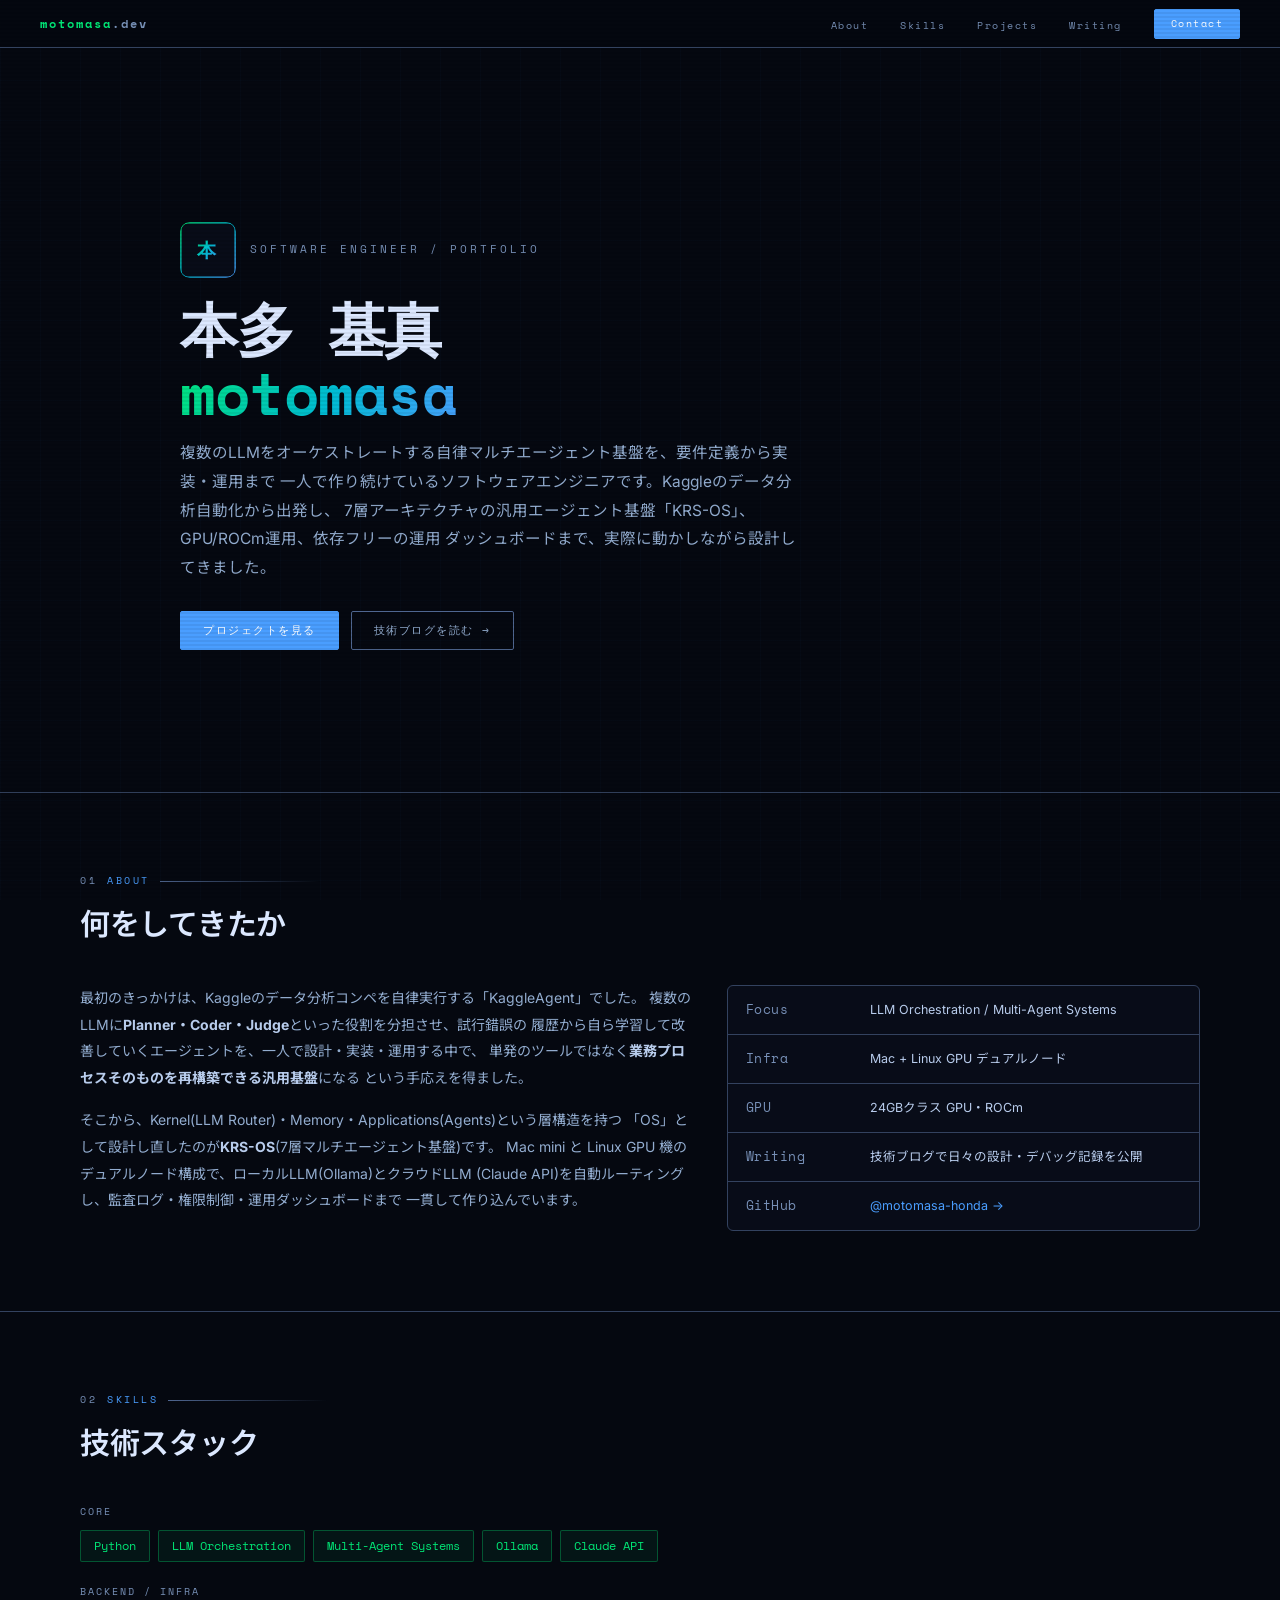
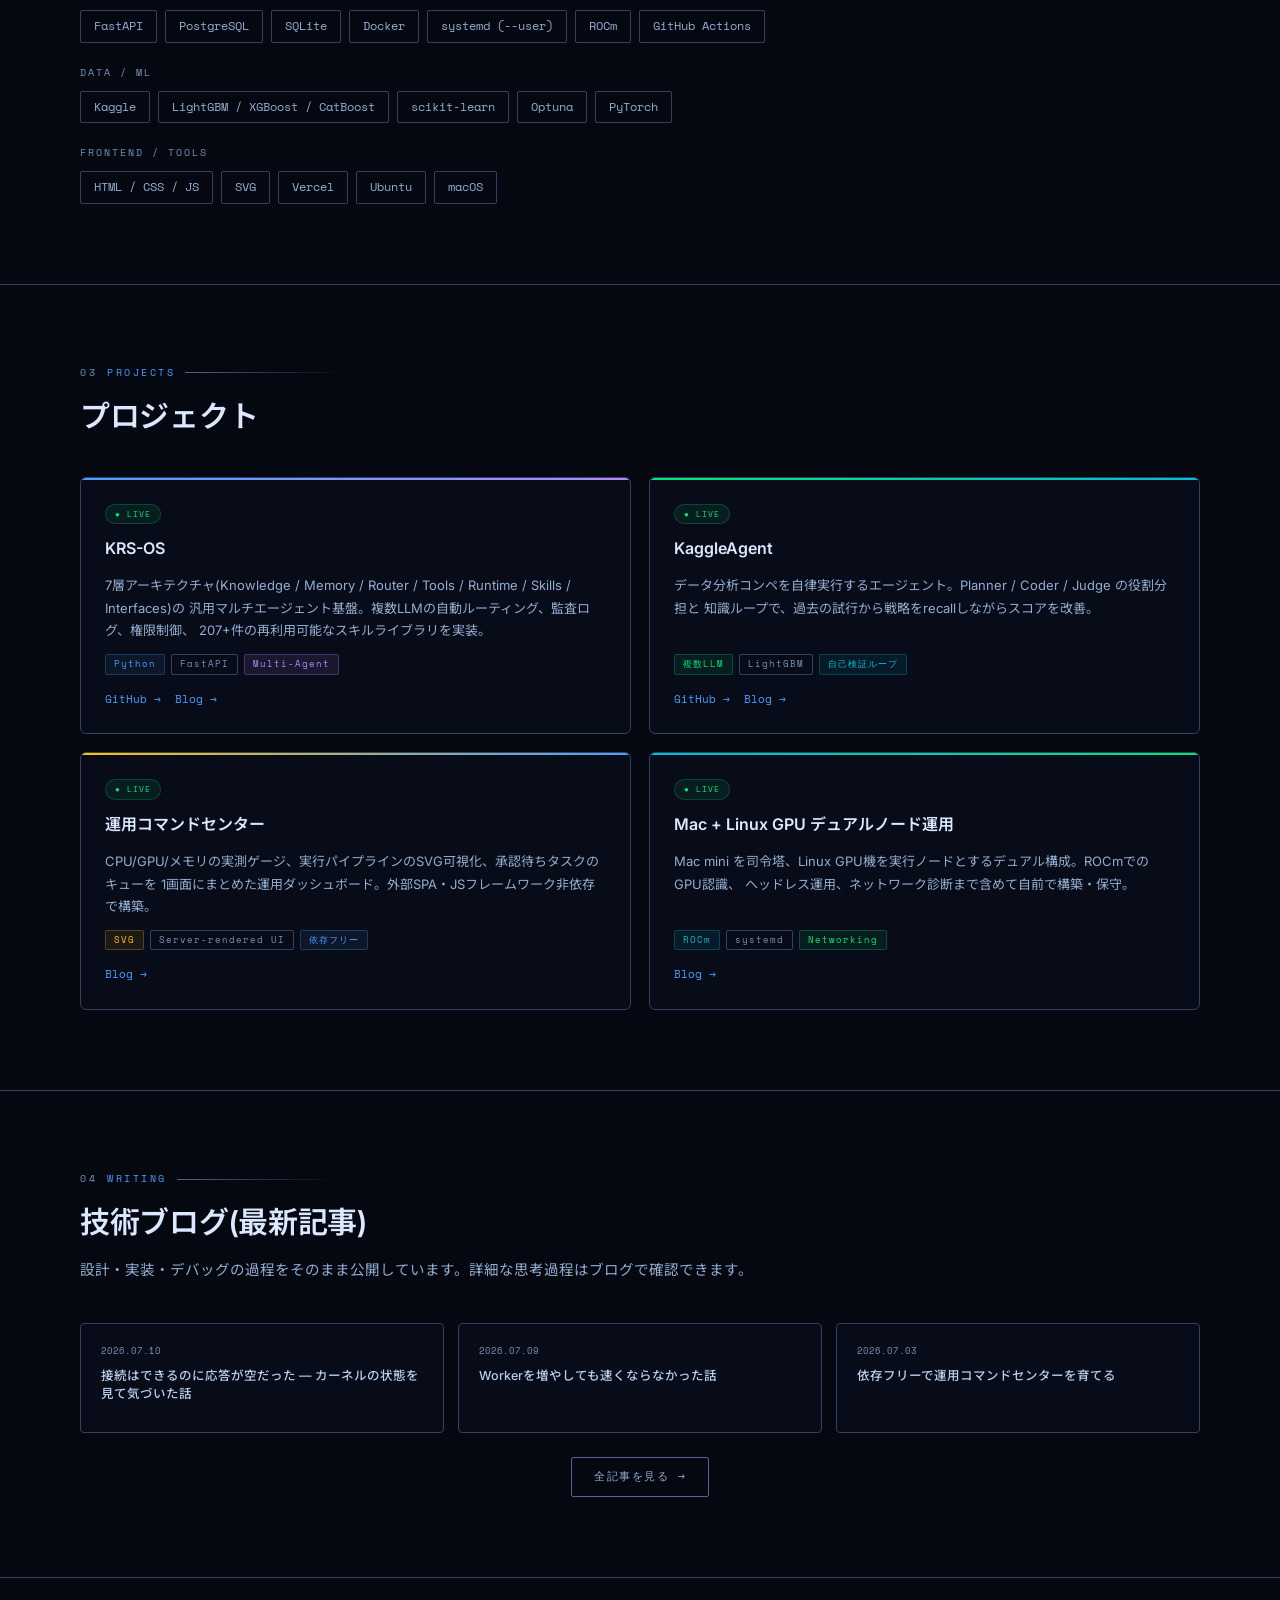
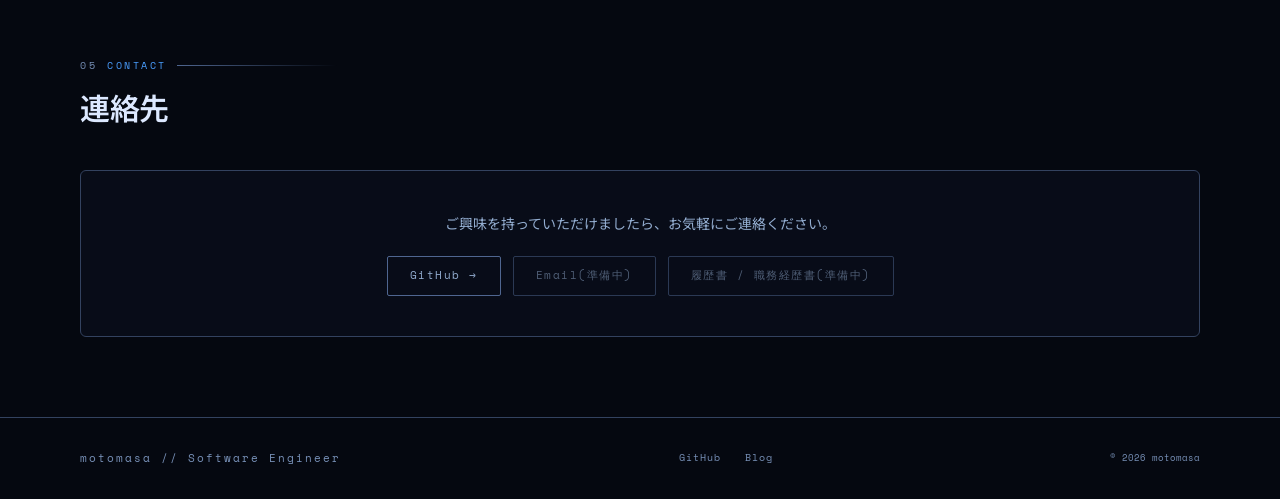
==== career/index.html @ c9dfee70 "site: 転職用エンジニアポートフォリオを /career/ に分離 RM-Engineering(個人事業主向け事業サイト)と、本多基真個人の転職用ポートフォリオを 別人格として分離。技術ブログ(" ====
<!DOCTYPE html>
<html lang="ja">
<head>
<meta charset="utf-8">
<meta name="viewport" content="width=device-width, initial-scale=1.0">
<meta name="description" content="本多 基真 (motomasa) のエンジニアポートフォリオ。複数LLMをオーケストレートする自律エージェント基盤 KRS-OS の設計・実装、Kaggleデータ分析自動化、ROCm/GPU運用など。">
<meta name="theme-color" content="#050810">
<meta name="author" content="motomasa-honda">

<link rel="canonical" href="https://personal-site-eight-delta.vercel.app/career/">

<meta property="og:type" content="profile">
<meta property="og:site_name" content="motomasa — Engineer Portfolio">
<meta property="og:title" content="motomasa — Software Engineer Portfolio">
<meta property="og:description" content="複数LLMをオーケストレートする自律エージェント基盤を、一人で設計・実装・運用するソフトウェアエンジニアです。">
<meta property="og:url" content="https://personal-site-eight-delta.vercel.app/career/">
<meta property="og:locale" content="ja_JP">

<meta name="twitter:card" content="summary_large_image">
<meta name="twitter:title" content="motomasa — Software Engineer Portfolio">

<script type="application/ld+json">
{
  "@context": "https://schema.org",
  "@graph": [
    {
      "@type": "Person",
      "name": "本多 基真",
      "alternateName": "motomasa",
      "url": "https://personal-site-eight-delta.vercel.app/career/",
      "sameAs": ["https://github.com/motomasa-honda"],
      "jobTitle": "Software Engineer",
      "knowsAbout": ["LLM Orchestration", "Multi-Agent Systems", "Python", "ROCm", "Kaggle", "FastAPI"]
    },
    {
      "@type": "WebSite",
      "url": "https://personal-site-eight-delta.vercel.app/career/",
      "name": "motomasa — Engineer Portfolio",
      "inLanguage": "ja"
    }
  ]
}
</script>

<title>motomasa — Software Engineer Portfolio</title>
<link rel="preconnect" href="https://fonts.googleapis.com">
<link rel="preconnect" href="https://fonts.gstatic.com" crossorigin>
<link href="https://fonts.googleapis.com/css2?family=Space+Mono:wght@400;700&family=Inter:wght@300;400;500;600&family=Noto+Sans+JP:wght@400;500;700&display=swap" rel="stylesheet">
<link rel="stylesheet" href="/css/site.css">

<style>
:root{ --sans: 'Inter', 'Noto Sans JP', sans-serif; }

/* ── HERO ─────────────────────────────────── */
.chero{
  min-height:88vh; display:flex; flex-direction:column; justify-content:center;
  max-width:1000px; margin:0 auto; padding:140px 40px 60px; position:relative; z-index:1;
}
.chero-eyebrow{font-family:var(--mono);font-size:11px;color:var(--text3);letter-spacing:3px;
  text-transform:uppercase;margin-bottom:20px;display:flex;align-items:center;gap:14px}
.chero-avatar{width:56px;height:56px;border-radius:10px;flex-shrink:0}
.chero-name{font-family:var(--mono);font-size:clamp(34px,5vw,58px);font-weight:700;color:var(--text-bright);
  line-height:1.1;letter-spacing:-1.5px;margin-bottom:14px}
.chero-name .g{background:linear-gradient(120deg,var(--green) 0%,var(--cyan) 55%,var(--blue) 100%);
  -webkit-background-clip:text;-webkit-text-fill-color:transparent;background-clip:text}
.chero-desc{font-size:15.5px;color:var(--text2);max-width:620px;line-height:1.85;margin-bottom:28px}
.chero-cta{display:flex;gap:12px;flex-wrap:wrap}

/* ── ABOUT ────────────────────────────────── */
.about-two{display:grid;grid-template-columns:1.3fr 1fr;gap:32px}
.about-text{font-size:14px;color:var(--text2);line-height:1.9}
.about-text strong{color:var(--text)}
.quickfacts{display:flex;flex-direction:column;gap:0;background:var(--bg1);border:1px solid var(--border);
  border-radius:var(--radius-lg);overflow:hidden}
.qf-row{display:grid;grid-template-columns:110px 1fr;gap:14px;padding:14px 18px;
  border-bottom:1px solid var(--border);font-size:12.5px}
.qf-row:last-child{border-bottom:none}
.qf-key{font-family:var(--mono);color:var(--text3);letter-spacing:.5px}
.qf-val{color:var(--text)}

/* ── SKILLS ───────────────────────────────── */
.skill-groups{display:flex;flex-direction:column;gap:22px}
.skill-group-label{font-family:var(--mono);font-size:10px;color:var(--text3);letter-spacing:2px;
  text-transform:uppercase;margin-bottom:10px}
.skill-grid{display:flex;flex-wrap:wrap;gap:8px}
.skill{font-family:var(--mono);font-size:11.5px;padding:6px 13px;border:1px solid var(--border);
  border-radius:var(--radius-sm);color:var(--text2)}
.skill.primary{border-color:rgba(0,230,118,.3);color:var(--green);background:rgba(0,230,118,.06)}

/* ── PROJECTS ─────────────────────────────── */
.proj-grid{display:grid;grid-template-columns:repeat(2,1fr);gap:18px}
.proj-card{background:var(--bg1);border:1px solid var(--border);border-radius:var(--radius-lg);
  padding:26px 24px;display:flex;flex-direction:column;gap:12px;position:relative;overflow:hidden}
.proj-card::before{content:'';position:absolute;top:0;left:0;right:0;height:2px;
  background:var(--card-acc,linear-gradient(90deg,var(--blue),var(--purple)))}
.proj-status{font-family:var(--mono);font-size:8px;padding:3px 9px;border-radius:20px;letter-spacing:1px;
  color:var(--green);background:rgba(0,230,118,.08);border:1px solid rgba(0,230,118,.22);
  align-self:flex-start}
.proj-title{font-size:16px;font-weight:600;color:var(--text-bright)}
.proj-desc{font-size:13px;color:var(--text2);line-height:1.75;flex:1}
.proj-stack{display:flex;flex-wrap:wrap;gap:6px}
.proj-links{display:flex;gap:14px;margin-top:4px}
.proj-links a{font-family:var(--mono);font-size:10.5px;color:var(--blue)}

/* ── TIMELINE ─────────────────────────────── */
.timeline{display:flex;flex-direction:column;gap:0;background:var(--bg1);border:1px solid var(--border);
  border-radius:var(--radius-lg);overflow:hidden}
.tl-row{display:grid;grid-template-columns:110px 1fr;gap:20px;padding:18px 24px;border-bottom:1px solid var(--border)}
.tl-row:last-child{border-bottom:none}
.tl-date{font-family:var(--mono);font-size:11px;color:var(--blue)}
.tl-title{font-size:13.5px;color:var(--text);font-weight:500;margin-bottom:2px}
.tl-desc{font-size:12px;color:var(--text2);line-height:1.6}

/* ── WRITING ──────────────────────────────── */
.write-grid{display:grid;grid-template-columns:repeat(3,1fr);gap:14px}
.write-card{background:var(--bg1);border:1px solid var(--border);border-radius:4px;padding:20px;display:block}
.write-title{font-size:12.5px;font-weight:500;color:var(--text);line-height:1.5;margin-bottom:8px}
.write-date{font-family:var(--mono);font-size:9px;color:var(--text3)}

/* ── CONTACT ──────────────────────────────── */
.contact-box{background:var(--bg1);border:1px solid var(--border);border-radius:var(--radius-lg);
  padding:40px;text-align:center}
.contact-links{display:flex;gap:12px;justify-content:center;flex-wrap:wrap;margin-top:20px}

@media(max-width:900px){
  .about-two,.proj-grid,.write-grid{grid-template-columns:1fr}
}
</style>
</head>
<body>

<a class="skip-link" href="#main">Skip to content</a>

<nav aria-label="Primary">
  <a class="nav-logo" href="/career/" aria-label="motomasa home">motomasa<em>.dev</em></a>
  <ul class="nav-links">
    <li><a href="#about">About</a></li>
    <li><a href="#skills">Skills</a></li>
    <li><a href="#projects">Projects</a></li>
    <li><a href="/blog.html">Writing</a></li>
    <li><a href="#contact" class="btn btn-primary" style="padding:6px 16px">Contact</a></li>
  </ul>
  <button class="nav-toggle" data-nav-toggle aria-label="Toggle navigation" aria-expanded="false">≡</button>
</nav>

<main id="main">

  <!-- HERO -->
  <section class="chero" id="hero">
    <div class="chero-eyebrow">
      <svg class="chero-avatar" viewBox="0 0 64 64" xmlns="http://www.w3.org/2000/svg" aria-hidden="true">
        <defs>
          <linearGradient id="cAvatarGrad" x1="0" y1="0" x2="1" y2="1">
            <stop offset="0%" stop-color="#00e676"/>
            <stop offset="50%" stop-color="#00bcd4"/>
            <stop offset="100%" stop-color="#4a9eff"/>
          </linearGradient>
        </defs>
        <rect x="1" y="1" width="62" height="62" rx="8" fill="#080c18" stroke="url(#cAvatarGrad)" stroke-width="1.5"/>
        <text x="32" y="40" text-anchor="middle" font-family="Space Mono, monospace" font-size="22" font-weight="700" fill="url(#cAvatarGrad)">本</text>
      </svg>
      Software Engineer / Portfolio
    </div>
    <div class="chero-name">本多 基真<br><span class="g">motomasa</span></div>
    <p class="chero-desc">
      複数のLLMをオーケストレートする自律マルチエージェント基盤を、要件定義から実装・運用まで
      一人で作り続けているソフトウェアエンジニアです。Kaggleのデータ分析自動化から出発し、
      7層アーキテクチャの汎用エージェント基盤「KRS-OS」、GPU/ROCm運用、依存フリーの運用
      ダッシュボードまで、実際に動かしながら設計してきました。
    </p>
    <div class="chero-cta">
      <a class="btn btn-primary" href="#projects">プロジェクトを見る</a>
      <a class="btn btn-ghost" href="/blog.html">技術ブログを読む →</a>
    </div>
  </section>

  <hr class="divider">

  <!-- ABOUT -->
  <section class="section" id="about">
    <div class="sec-head">
      <div class="sec-eyebrow"><span class="sl-num">01</span> ABOUT</div>
      <h2 class="sec-title">何をしてきたか</h2>
    </div>
    <div class="about-two">
      <div class="about-text">
        <p>
          最初のきっかけは、Kaggleのデータ分析コンペを自律実行する「KaggleAgent」でした。
          複数のLLMに<strong>Planner・Coder・Judge</strong>といった役割を分担させ、試行錯誤の
          履歴から自ら学習して改善していくエージェントを、一人で設計・実装・運用する中で、
          単発のツールではなく<strong>業務プロセスそのものを再構築できる汎用基盤</strong>になる
          という手応えを得ました。
        </p>
        <p style="margin-top:16px">
          そこから、Kernel(LLM Router)・Memory・Applications(Agents)という層構造を持つ
          「OS」として設計し直したのが<strong>KRS-OS</strong>(7層マルチエージェント基盤)です。
          Mac mini と Linux GPU 機のデュアルノード構成で、ローカルLLM(Ollama)とクラウドLLM
          (Claude API)を自動ルーティングし、監査ログ・権限制御・運用ダッシュボードまで
          一貫して作り込んでいます。
        </p>
      </div>
      <div class="quickfacts">
        <div class="qf-row"><span class="qf-key">Focus</span><span class="qf-val">LLM Orchestration / Multi-Agent Systems</span></div>
        <div class="qf-row"><span class="qf-key">Infra</span><span class="qf-val">Mac + Linux GPU デュアルノード</span></div>
        <div class="qf-row"><span class="qf-key">GPU</span><span class="qf-val">24GBクラス GPU・ROCm</span></div>
        <div class="qf-row"><span class="qf-key">Writing</span><span class="qf-val">技術ブログで日々の設計・デバッグ記録を公開</span></div>
        <div class="qf-row"><span class="qf-key">GitHub</span><span class="qf-val"><a href="https://github.com/motomasa-honda" target="_blank" rel="noopener" style="color:var(--blue)">@motomasa-honda →</a></span></div>
      </div>
    </div>
  </section>

  <hr class="divider">

  <!-- SKILLS -->
  <section class="section" id="skills">
    <div class="sec-head">
      <div class="sec-eyebrow"><span class="sl-num">02</span> SKILLS</div>
      <h2 class="sec-title">技術スタック</h2>
    </div>
    <div class="skill-groups">
      <div>
        <div class="skill-group-label">Core</div>
        <div class="skill-grid">
          <span class="skill primary">Python</span>
          <span class="skill primary">LLM Orchestration</span>
          <span class="skill primary">Multi-Agent Systems</span>
          <span class="skill primary">Ollama</span>
          <span class="skill primary">Claude API</span>
        </div>
      </div>
      <div>
        <div class="skill-group-label">Backend / Infra</div>
        <div class="skill-grid">
          <span class="skill">FastAPI</span>
          <span class="skill">PostgreSQL</span>
          <span class="skill">SQLite</span>
          <span class="skill">Docker</span>
          <span class="skill">systemd (--user)</span>
          <span class="skill">ROCm</span>
          <span class="skill">GitHub Actions</span>
        </div>
      </div>
      <div>
        <div class="skill-group-label">Data / ML</div>
        <div class="skill-grid">
          <span class="skill">Kaggle</span>
          <span class="skill">LightGBM / XGBoost / CatBoost</span>
          <span class="skill">scikit-learn</span>
          <span class="skill">Optuna</span>
          <span class="skill">PyTorch</span>
        </div>
      </div>
      <div>
        <div class="skill-group-label">Frontend / Tools</div>
        <div class="skill-grid">
          <span class="skill">HTML / CSS / JS</span>
          <span class="skill">SVG</span>
          <span class="skill">Vercel</span>
          <span class="skill">Ubuntu</span>
          <span class="skill">macOS</span>
        </div>
      </div>
    </div>
  </section>

  <hr class="divider">

  <!-- PROJECTS -->
  <section class="section" id="projects">
    <div class="sec-head">
      <div class="sec-eyebrow"><span class="sl-num">03</span> PROJECTS</div>
      <h2 class="sec-title">プロジェクト</h2>
    </div>
    <div class="proj-grid">
      <div class="proj-card" style="--card-acc:linear-gradient(90deg,var(--blue),var(--purple))">
        <span class="proj-status">● LIVE</span>
        <div class="proj-title">KRS-OS</div>
        <div class="proj-desc">
          7層アーキテクチャ(Knowledge / Memory / Router / Tools / Runtime / Skills / Interfaces)の
          汎用マルチエージェント基盤。複数LLMの自動ルーティング、監査ログ、権限制御、
          207+件の再利用可能なスキルライブラリを実装。
        </div>
        <div class="proj-stack">
          <span class="tag tag-blue">Python</span>
          <span class="tag">FastAPI</span>
          <span class="tag tag-purple">Multi-Agent</span>
        </div>
        <div class="proj-links">
          <a href="https://github.com/motomasa-honda" target="_blank" rel="noopener">GitHub →</a>
          <a href="/blog.html">Blog →</a>
        </div>
      </div>

      <div class="proj-card" style="--card-acc:linear-gradient(90deg,var(--green),var(--cyan))">
        <span class="proj-status">● LIVE</span>
        <div class="proj-title">KaggleAgent</div>
        <div class="proj-desc">
          データ分析コンペを自律実行するエージェント。Planner / Coder / Judge の役割分担と
          知識ループで、過去の試行から戦略をrecallしながらスコアを改善。
        </div>
        <div class="proj-stack">
          <span class="tag tag-green">複数LLM</span>
          <span class="tag">LightGBM</span>
          <span class="tag tag-cyan">自己検証ループ</span>
        </div>
        <div class="proj-links">
          <a href="https://github.com/motomasa-honda" target="_blank" rel="noopener">GitHub →</a>
          <a href="/blog.html">Blog →</a>
        </div>
      </div>

      <div class="proj-card" style="--card-acc:linear-gradient(90deg,var(--amber),var(--blue))">
        <span class="proj-status">● LIVE</span>
        <div class="proj-title">運用コマンドセンター</div>
        <div class="proj-desc">
          CPU/GPU/メモリの実測ゲージ、実行パイプラインのSVG可視化、承認待ちタスクのキューを
          1画面にまとめた運用ダッシュボード。外部SPA・JSフレームワーク非依存で構築。
        </div>
        <div class="proj-stack">
          <span class="tag tag-amber">SVG</span>
          <span class="tag">Server-rendered UI</span>
          <span class="tag tag-blue">依存フリー</span>
        </div>
        <div class="proj-links">
          <a href="/blog.html">Blog →</a>
        </div>
      </div>

      <div class="proj-card" style="--card-acc:linear-gradient(90deg,var(--cyan),var(--green))">
        <span class="proj-status">● LIVE</span>
        <div class="proj-title">Mac + Linux GPU デュアルノード運用</div>
        <div class="proj-desc">
          Mac mini を司令塔、Linux GPU機を実行ノードとするデュアル構成。ROCmでのGPU認識、
          ヘッドレス運用、ネットワーク診断まで含めて自前で構築・保守。
        </div>
        <div class="proj-stack">
          <span class="tag tag-cyan">ROCm</span>
          <span class="tag">systemd</span>
          <span class="tag tag-green">Networking</span>
        </div>
        <div class="proj-links">
          <a href="/blog.html">Blog →</a>
        </div>
      </div>
    </div>
  </section>

  <hr class="divider">

  <!-- WRITING -->
  <section class="section" id="writing">
    <div class="sec-head">
      <div class="sec-eyebrow"><span class="sl-num">04</span> WRITING</div>
      <h2 class="sec-title">技術ブログ(最新記事)</h2>
      <p class="sec-sub">設計・実装・デバッグの過程をそのまま公開しています。詳細な思考過程はブログで確認できます。</p>
    </div>
    <div class="write-grid">
      <a class="write-card" href="/post.html?slug=2026-07-10-two-wrong-guesses-before-the-kernel-told-me">
        <div class="write-date">2026.07.10</div>
        <div class="write-title" style="margin-top:8px">接続はできるのに応答が空だった — カーネルの状態を見て気づいた話</div>
      </a>
      <a class="write-card" href="/post.html?slug=2026-07-09-more-workers-no-faster">
        <div class="write-date">2026.07.09</div>
        <div class="write-title" style="margin-top:8px">Workerを増やしても速くならなかった話</div>
      </a>
      <a class="write-card" href="/post.html?slug=2026-07-03-growing-a-dependency-free-command-center">
        <div class="write-date">2026.07.03</div>
        <div class="write-title" style="margin-top:8px">依存フリーで運用コマンドセンターを育てる</div>
      </a>
    </div>
    <div style="text-align:center;margin-top:24px">
      <a href="/blog.html" class="btn btn-ghost">全記事を見る →</a>
    </div>
  </section>

  <hr class="divider">

  <!-- CONTACT -->
  <section class="section" id="contact">
    <div class="sec-head">
      <div class="sec-eyebrow"><span class="sl-num">05</span> CONTACT</div>
      <h2 class="sec-title">連絡先</h2>
    </div>
    <div class="contact-box">
      <p style="font-size:14px;color:var(--text2);max-width:480px;margin:0 auto;line-height:1.8">
        ご興味を持っていただけましたら、お気軽にご連絡ください。
      </p>
      <div class="contact-links">
        <a class="btn btn-ghost" href="https://github.com/motomasa-honda" target="_blank" rel="noopener">GitHub →</a>
        <span class="btn btn-ghost" style="opacity:.5;cursor:not-allowed">Email(準備中)</span>
        <span class="btn btn-ghost" style="opacity:.5;cursor:not-allowed">履歴書 / 職務経歴書(準備中)</span>
      </div>
    </div>
  </section>

</main>

<footer>
  <div class="foot-logo">motomasa // Software Engineer</div>
  <div class="foot-links">
    <a href="https://github.com/motomasa-honda" target="_blank" rel="noopener">GitHub</a>
    <a href="/blog.html">Blog</a>
  </div>
  <div class="foot-copy">© 2026 motomasa</div>
</footer>

<script src="/js/main.js" defer></script>
</body>
</html>
---- css/site.css ----
/* ============================================================
   RM-Engineering — Design System (Site-wide SSOT)
   ============================================================
   設計方針:
   - cyber-terminal テーマを全ページ共通化
   - 配色: blue (#050810) 基調 + 5 アクセントカラー
   - フォント: Inter (sans) + Space Mono (mono)
   - スキャンライン + グリッド bg はサイト全体の前景/背景演出
   ============================================================ */

/* ── DESIGN TOKENS ────────────────────────── */
:root {
  /* Background scale (dark → light) */
  --bg:      #050810;
  --bg1:     #080c18;
  --bg2:     #0c1220;
  --bg3:     #101828;

  /* Borders (raised for visibility — WCAG non-text contrast ~3:1, was ~1.2:1) */
  --border:  #33425f;
  --border2: #4f6690;

  /* Text scale (bright → dim). All three now meet WCAG AA (4.5:1) for normal text
     against --bg; previously --text3 was 2.29:1 (unreadable, was designed as
     decorative-only but got reused as real content color across the site). */
  --text-bright: #dce8ff;
  --text:        #b8ccec;
  --text2:       #93add0;
  --text3:       #7891b8;

  /* Accent palette (5 colors) */
  --green:   #00e676;
  --blue:    #4a9eff;
  --cyan:    #00bcd4;
  --purple:  #b388ff;
  --amber:   #ffc107;
  --red:     #ff5252;

  /* Typography */
  --mono: 'Space Mono', 'SFMono-Regular', Menlo, Consolas, monospace;
  --sans: 'Inter', -apple-system, BlinkMacSystemFont, 'Segoe UI', sans-serif;

  /* Spacing / radius */
  --radius-sm: 2px;
  --radius:    4px;
  --radius-lg: 6px;
  --max-w:     1400px;
}

/* ── RESET ────────────────────────────────── */
*, *::before, *::after { box-sizing: border-box; margin: 0; padding: 0; }
html { scroll-behavior: smooth; }
body {
  background: var(--bg);
  color: var(--text);
  font-family: var(--sans);
  line-height: 1.6;
  overflow-x: hidden;
  -webkit-font-smoothing: antialiased;
  -moz-osx-font-smoothing: grayscale;
  min-height: 100vh;
}

img, svg { max-width: 100%; display: block; }
a { color: inherit; text-decoration: none; }
button { font: inherit; cursor: pointer; }

/* ── FOREGROUND TEXTURES (scanlines + grid) ──── */
body::after {
  content: '';
  position: fixed; inset: 0;
  pointer-events: none;
  z-index: 9000;
  background: repeating-linear-gradient(
    0deg, transparent, transparent 2px,
    rgba(0, 0, 0, .15) 2px, rgba(0, 0, 0, .15) 4px
  );
  opacity: .4;
}
body::before {
  content: '';
  position: fixed; inset: 0;
  pointer-events: none;
  z-index: 0;
  background-image:
    linear-gradient(rgba(74, 158, 255, .025) 1px, transparent 1px),
    linear-gradient(90deg, rgba(74, 158, 255, .025) 1px, transparent 1px);
  background-size: 40px 40px;
}

/* ── NAV (fixed top) ──────────────────────── */
nav {
  position: fixed; top: 0; left: 0; right: 0;
  z-index: 100;
  height: 48px;
  padding: 0 40px;
  display: flex; align-items: center;
  background: rgba(5, 8, 16, .9);
  border-bottom: 1px solid var(--border);
  backdrop-filter: blur(16px);
  -webkit-backdrop-filter: blur(16px);
}
.nav-logo {
  font-family: var(--mono);
  font-size: 12px;
  font-weight: 700;
  color: var(--green);
  margin-right: auto;
  letter-spacing: 2px;
}
.nav-logo em { color: var(--text3); font-style: normal; }

.nav-links { display: flex; gap: 32px; list-style: none; align-items: center; }
.nav-links a {
  font-family: var(--mono);
  font-size: 10px;
  color: var(--text3);
  letter-spacing: 1.5px;
  transition: color .12s;
  padding: 4px 0;
}
.nav-links a:hover,
.nav-links a:focus-visible,
.nav-links a.active { color: var(--text); outline: none; }
.nav-links a.active { color: var(--blue); }

/* CTA button inside nav must win over .nav-links a's color rule (was invisible:
   --text3 text on a --blue button background, since ".nav-links a.active" and
   ".btn-primary" tied in specificity and source order picked the wrong one). */
nav .nav-links a.btn-primary,
nav .nav-links a.btn-primary:hover,
nav .nav-links a.btn-primary.active { color: #fff; }

.nav-pill {
  display: inline-flex; align-items: center; gap: 5px;
  margin-left: 32px;
  background: rgba(0, 230, 118, .06);
  border: 1px solid rgba(0, 230, 118, .18);
  border-radius: 20px;
  padding: 3px 10px 3px 8px;
  font-family: var(--mono);
  font-size: 9px;
  color: var(--green);
  letter-spacing: 1px;
}
.pulse {
  width: 6px; height: 6px;
  border-radius: 50%;
  background: var(--green);
  box-shadow: 0 0 8px var(--green);
  animation: pulse 2.4s ease infinite;
}
.nav-toggle {
  display: none;
  background: none; border: 1px solid var(--border2);
  color: var(--text); font-size: 14px;
  padding: 4px 10px;
  border-radius: var(--radius-sm);
}

/* ── PAGE HERO (sub pages) ────────────────── */
.page-hero {
  padding: 140px 40px 60px;
  max-width: var(--max-w);
  margin: 0 auto;
  position: relative;
  z-index: 1;
}
.page-eyebrow {
  font-family: var(--mono);
  font-size: 10px;
  color: var(--text3);
  letter-spacing: 3px;
  text-transform: uppercase;
  margin-bottom: 20px;
  display: flex; align-items: center; gap: 10px;
}
.page-eyebrow::after {
  content: '';
  flex: 1; height: 1px;
  background: var(--border);
  max-width: 120px;
}
.page-title {
  font-family: var(--mono);
  font-size: clamp(36px, 5vw, 64px);
  font-weight: 700;
  color: var(--text-bright);
  letter-spacing: -2px;
  line-height: 1;
  margin-bottom: 16px;
}
.page-title .g {
  background: linear-gradient(120deg, var(--blue), var(--cyan) 50%, var(--purple));
  -webkit-background-clip: text;
  -webkit-text-fill-color: transparent;
  background-clip: text;
}
.page-desc {
  font-size: 15px;
  color: var(--text2);
  max-width: 640px;
  line-height: 1.75;
}

/* ── SECTION COMMON ───────────────────────── */
.section {
  padding: 80px 80px;
  max-width: var(--max-w);
  margin: 0 auto;
  position: relative;
  z-index: 1;
}
.sec-label {
  font-family: var(--mono);
  font-size: 9px;
  color: var(--text3);
  letter-spacing: 3px;
  text-transform: uppercase;
  margin-bottom: 36px;
  display: flex; align-items: center; gap: 12px;
}
.sec-label .sl-num { color: var(--border2); }
.sec-label::after {
  content: '';
  flex: 1; height: 1px;
  background: linear-gradient(90deg, var(--border), transparent);
  max-width: 200px;
}

/* ── SECTION HEADER (readable two-part) ─────
   .sec-eyebrow = small mono tag (英字ラベル), .sec-title = 大きく読める日本語見出し.
   旧 .sec-label は日本語の文章を 9px に押し込んでいて読みにくかったため分離。 */
.sec-head { margin-bottom: 40px; }
.sec-eyebrow {
  font-family: var(--mono);
  font-size: 10px;
  color: var(--blue);
  letter-spacing: 2.5px;
  text-transform: uppercase;
  display: flex; align-items: center; gap: 10px;
  margin-bottom: 14px;
}
.sec-eyebrow .sl-num { color: var(--text3); }
.sec-eyebrow::after {
  content: '';
  flex: 1; height: 1px;
  background: linear-gradient(90deg, var(--border2), transparent);
  max-width: 160px;
}
.sec-title {
  font-family: var(--sans);
  font-size: clamp(22px, 3vw, 30px);
  font-weight: 600;
  color: var(--text-bright);
  line-height: 1.4;
  letter-spacing: -.3px;
}
.sec-sub {
  font-size: 14.5px;
  color: var(--text2);
  line-height: 1.8;
  max-width: 680px;
  margin-top: 14px;
}

/* ── JOURNEY STEPPER ──────────────────────── */
.journey {
  display: grid;
  grid-template-columns: repeat(3, 1fr);
  gap: 16px;
  max-width: var(--max-w);
  margin: 0 auto;
  padding: 0 80px;
  position: relative;
  z-index: 1;
}
.journey-step {
  background: var(--bg1);
  border: 1px solid var(--border);
  border-radius: var(--radius-lg);
  padding: 24px 22px;
  position: relative;
}
.journey-step .js-num {
  font-family: var(--mono);
  font-size: 11px;
  color: var(--blue);
  letter-spacing: 1.5px;
  margin-bottom: 10px;
}
.journey-step .js-title {
  font-size: 15px; font-weight: 600; color: var(--text-bright);
  margin-bottom: 6px;
}
.journey-step .js-desc { font-size: 12.5px; color: var(--text2); line-height: 1.7; }
.journey-step .js-arrow {
  position: absolute; right: -11px; top: 50%; transform: translateY(-50%);
  color: var(--border2); font-family: var(--mono); font-size: 14px; z-index: 2;
  background: var(--bg); padding: 2px 0;
}

/* ── PROOF / PORTFOLIO PREVIEW (homepage) ──── */
.proof-preview { display: grid; grid-template-columns: 1fr 1fr; gap: 18px; }
.proof-card {
  background: var(--bg1); border: 1px solid var(--border);
  border-radius: var(--radius-lg); padding: 26px 24px;
  display: flex; flex-direction: column; gap: 12px;
  transition: border-color .12s, transform .12s;
}
.proof-card:hover { border-color: var(--border2); transform: translateY(-2px); }
.proof-card .pc-tag {
  display: inline-flex; align-items: center; gap: 6px;
  font-family: var(--mono); font-size: 9px; color: var(--green); letter-spacing: 1px;
}
.proof-card .pc-title { font-size: 16px; font-weight: 600; color: var(--text-bright); }
.proof-card .pc-desc { font-size: 13px; color: var(--text2); line-height: 1.75; flex: 1; }
.proof-card .pc-link { font-family: var(--mono); font-size: 10px; color: var(--blue); letter-spacing: 1px; }

.divider {
  border: none;
  border-top: 1px solid var(--border);
  max-width: var(--max-w);
  margin: 0 auto;
  position: relative; z-index: 1;
}

/* ── BUTTONS ──────────────────────────────── */
.btn {
  font-family: var(--mono);
  font-size: 11px;
  padding: 10px 22px;
  border-radius: var(--radius-sm);
  letter-spacing: 1.5px;
  transition: all .12s;
  display: inline-flex; align-items: center; gap: 8px;
  border: 1px solid;
}
.btn:focus-visible {
  outline: 2px solid var(--blue);
  outline-offset: 2px;
}
.btn-primary {
  background: var(--blue);
  color: #fff;
  border-color: var(--blue);
}
.btn-primary:hover {
  background: #6ab8ff;
  box-shadow: 0 0 24px rgba(74, 158, 255, .35);
}
.btn-ghost {
  background: transparent;
  color: var(--text2);
  border-color: var(--border2);
}
.btn-ghost:hover {
  border-color: var(--blue);
  color: var(--text);
}

/* ── FOOTER ───────────────────────────────── */
footer {
  border-top: 1px solid var(--border);
  padding: 32px 80px;
  display: flex;
  align-items: center;
  justify-content: space-between;
  gap: 16px;
  position: relative;
  z-index: 1;
  flex-wrap: wrap;
}
.foot-logo {
  font-family: var(--mono);
  font-size: 11px;
  color: var(--text3);
  letter-spacing: 2px;
}
.foot-links { display: flex; gap: 24px; flex-wrap: wrap; }
.foot-links a {
  font-family: var(--mono);
  font-size: 10px;
  color: var(--text3);
  letter-spacing: 1px;
  transition: color .12s;
}
.foot-links a:hover,
.foot-links a:focus-visible { color: var(--text); outline: none; }
.foot-copy {
  font-family: var(--mono);
  font-size: 9px;
  color: var(--text3);
}

/* ── TERMINAL CARD (shared component) ─────── */
.term-card {
  background: var(--bg1);
  border: 1px solid var(--border2);
  border-radius: var(--radius-lg);
  overflow: hidden;
  font-family: var(--mono);
  font-size: 11.5px;
  box-shadow:
    0 0 60px rgba(74, 158, 255, .08),
    inset 0 1px 0 rgba(255, 255, 255, .03);
}
.term-bar {
  display: flex; align-items: center; gap: 7px;
  padding: 10px 14px;
  background: rgba(0, 0, 0, .4);
  border-bottom: 1px solid var(--border);
}
.td { width: 11px; height: 11px; border-radius: 50%; }
.td-r { background: #ff5f57; }
.td-y { background: #febc2e; }
.td-g { background: #28c840; }
.term-title {
  font-size: 10px;
  color: var(--text3);
  margin-left: 4px;
  letter-spacing: 1px;
}
.term-body { padding: 20px; line-height: 2; color: var(--text2); }

/* Syntax tokens (used inside term-body) */
.t-prompt  { color: var(--text3); }
.t-cmd     { color: var(--green); }
.t-kw      { color: var(--purple); }
.t-fn      { color: var(--cyan); }
.t-str     { color: var(--amber); }
.t-num     { color: var(--blue); }
.t-comment { color: var(--text3); }
.t-ok      { color: var(--green); }
.t-dim     { color: var(--text3); }
.t-err     { color: var(--red); }
.t-blank   { display: block; height: 10px; }

/* ── TAG / BADGE (shared) ─────────────────── */
.tag {
  font-family: var(--mono);
  font-size: 9px;
  padding: 2px 8px;
  border-radius: var(--radius-sm);
  letter-spacing: 1px;
  border: 1px solid var(--border);
  color: var(--text3);
}
.tag-blue   { color: var(--blue);   border-color: rgba(74,158,255,.25);  background: rgba(74,158,255,.08); }
.tag-green  { color: var(--green);  border-color: rgba(0,230,118,.25);   background: rgba(0,230,118,.08); }
.tag-purple { color: var(--purple); border-color: rgba(179,136,255,.25); background: rgba(179,136,255,.1); }
.tag-cyan   { color: var(--cyan);   border-color: rgba(0,188,212,.25);   background: rgba(0,188,212,.08); }
.tag-amber  { color: var(--amber);  border-color: rgba(255,193,7,.25);   background: rgba(255,193,7,.08); }

/* ── ANIMATIONS ───────────────────────────── */
@keyframes pulse {
  0%, 100% { transform: scale(1);  opacity: 1; }
  50%      { transform: scale(.7); opacity: .5; }
}
@keyframes blink {
  0%, 100% { opacity: 1; }
  50%      { opacity: 0; }
}
@keyframes fadeUp {
  from { opacity: 0; transform: translateY(20px); }
  to   { opacity: 1; transform: translateY(0); }
}

/* ── RESPONSIVE ───────────────────────────── */
@media (max-width: 1100px) {
  .section { padding: 60px 40px; }
  .site-footer { padding: 24px 40px; }
  .page-hero { padding: 120px 40px 48px; }
  .journey { padding: 0 40px; }
}
@media (max-width: 900px) {
  .journey { grid-template-columns: 1fr; }
  .journey-step .js-arrow { display: none; }
  .proof-preview { grid-template-columns: 1fr; }
}
@media (max-width: 768px) {
  .nav { padding: 0 20px; }
  .nav-pill { display: none; }
  .nav-links { gap: 18px; }
  .section { padding: 48px 20px; }
  .journey { padding: 0 20px; }
  .site-footer {
    padding: 24px 20px;
    flex-direction: column;
    text-align: center;
  }
  .page-hero { padding: 100px 20px 40px; }
}
@media (max-width: 480px) {
  .nav-links a { font-size: 9px; }
}

/* ── A11Y ────────────────────────────────── */
@media (prefers-reduced-motion: reduce) {
  *, *::before, *::after {
    animation-duration: .01ms !important;
    animation-iteration-count: 1 !important;
    transition-duration: .01ms !important;
    scroll-behavior: auto !important;
  }
}

/* Skip link */
.skip-link {
  position: absolute;
  left: -9999px;
  top: 0;
  z-index: 200;
  background: var(--bg1);
  color: var(--blue);
  padding: 8px 16px;
  font-family: var(--mono);
  font-size: 11px;
  border: 1px solid var(--blue);
  border-radius: var(--radius-sm);
}
.skip-link:focus {
  left: 16px;
  top: 8px;
  outline: 2px solid var(--blue);
}

/* Visually-hidden but accessible */
.sr-only {
  position: absolute;
  width: 1px; height: 1px;
  padding: 0; margin: -1px;
  overflow: hidden;
  clip: rect(0, 0, 0, 0);
  white-space: nowrap;
  border: 0;
}
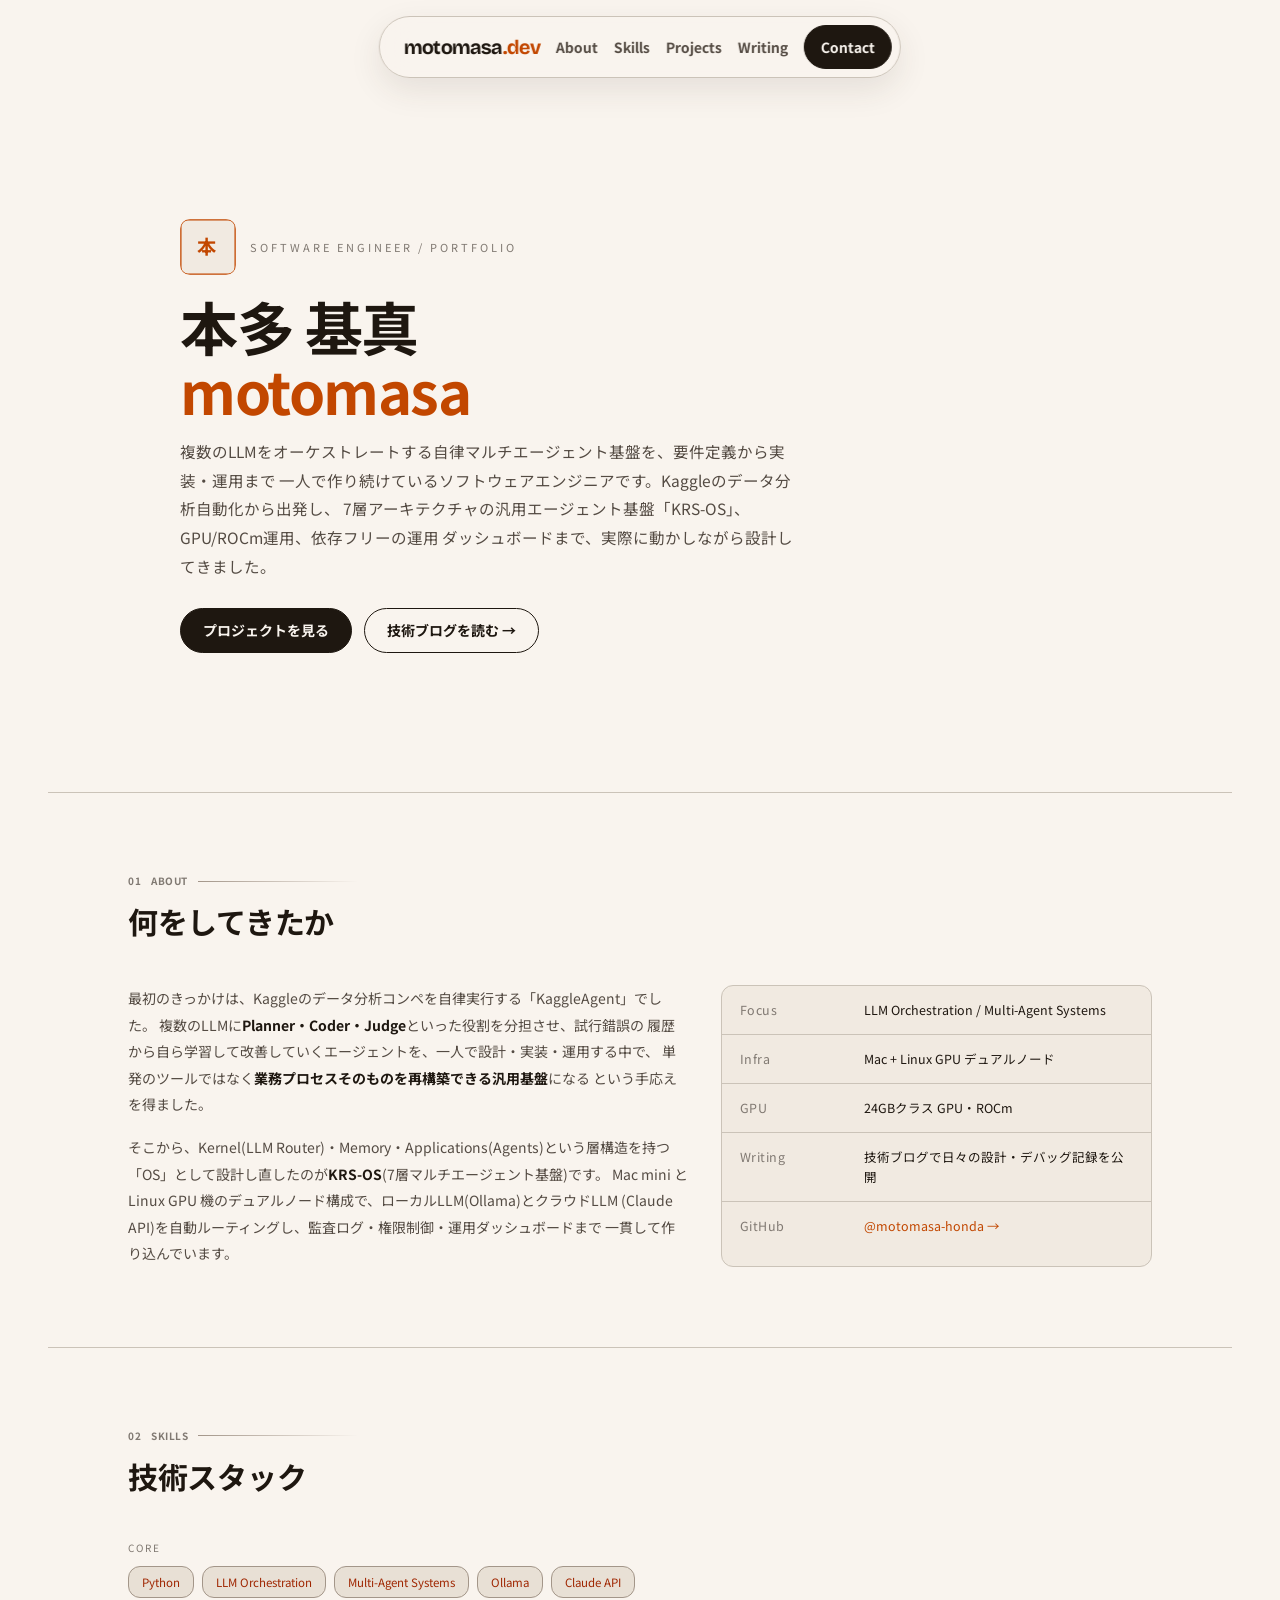
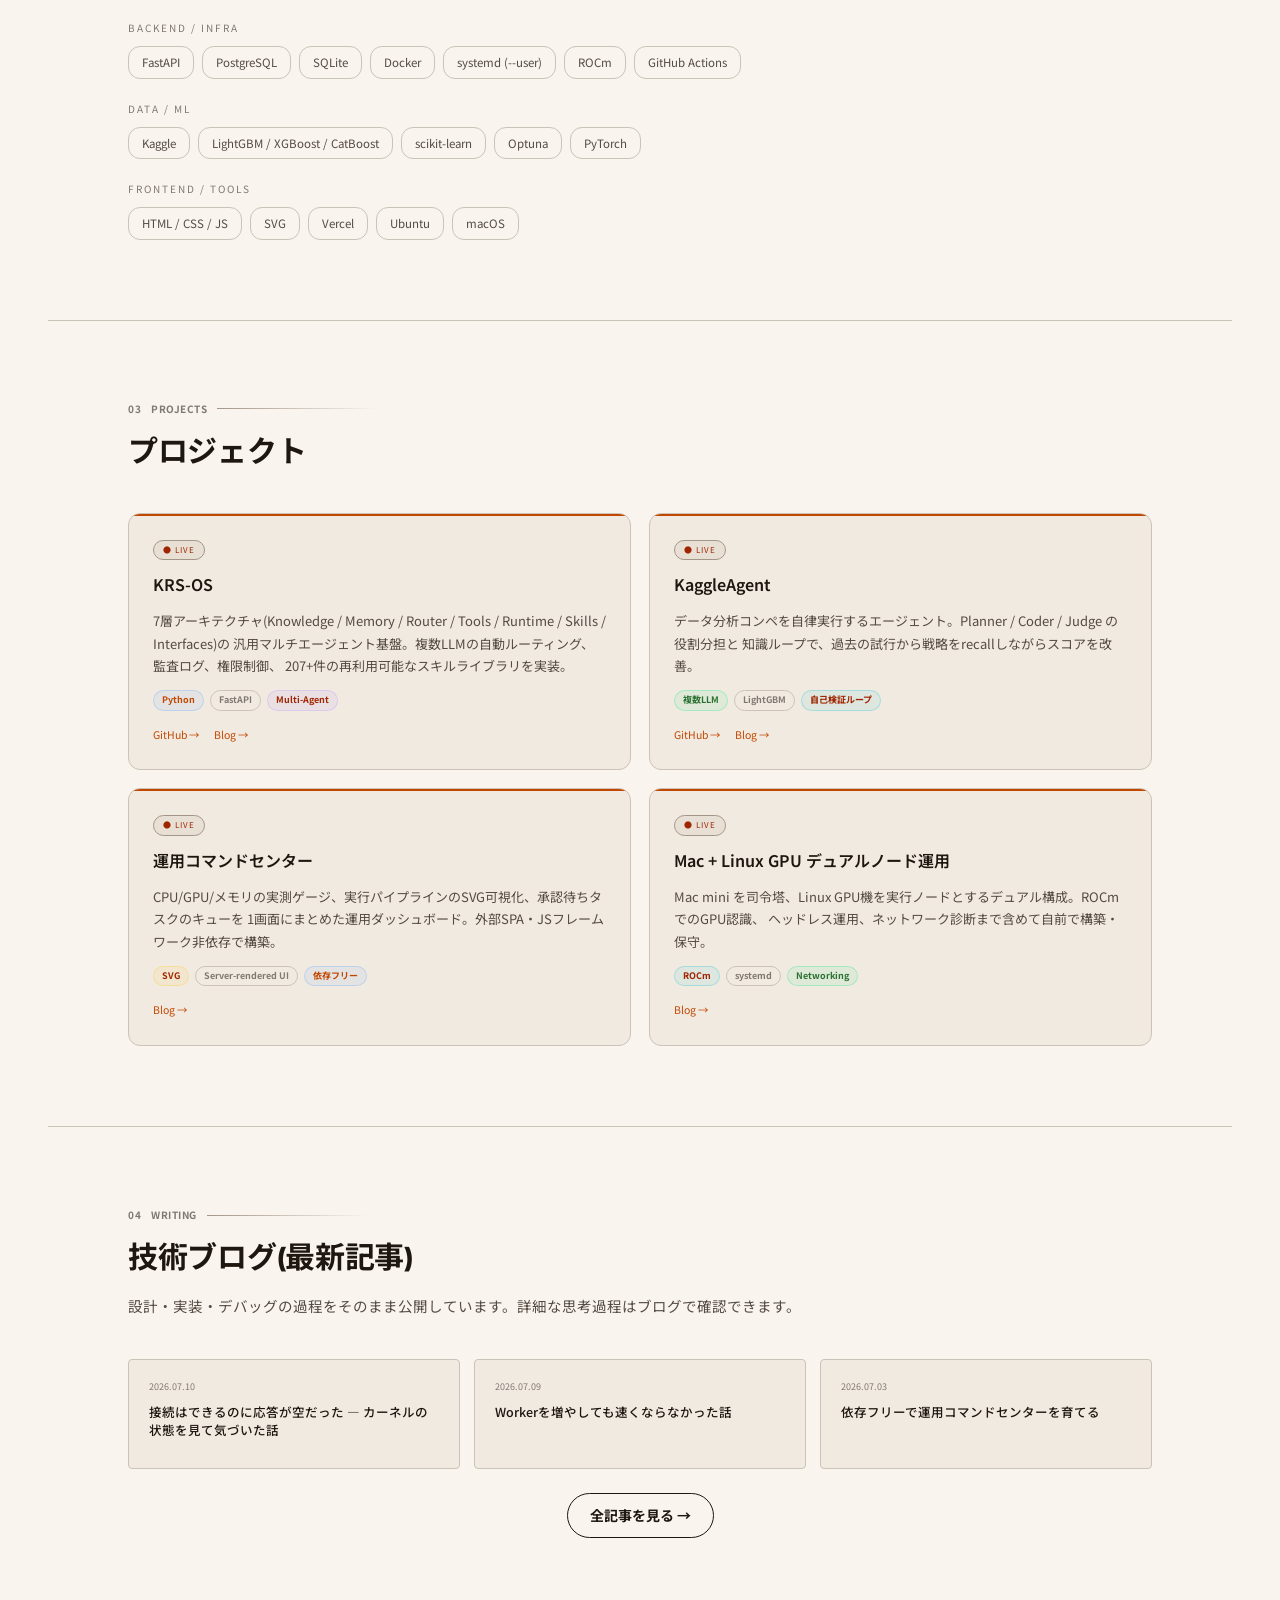
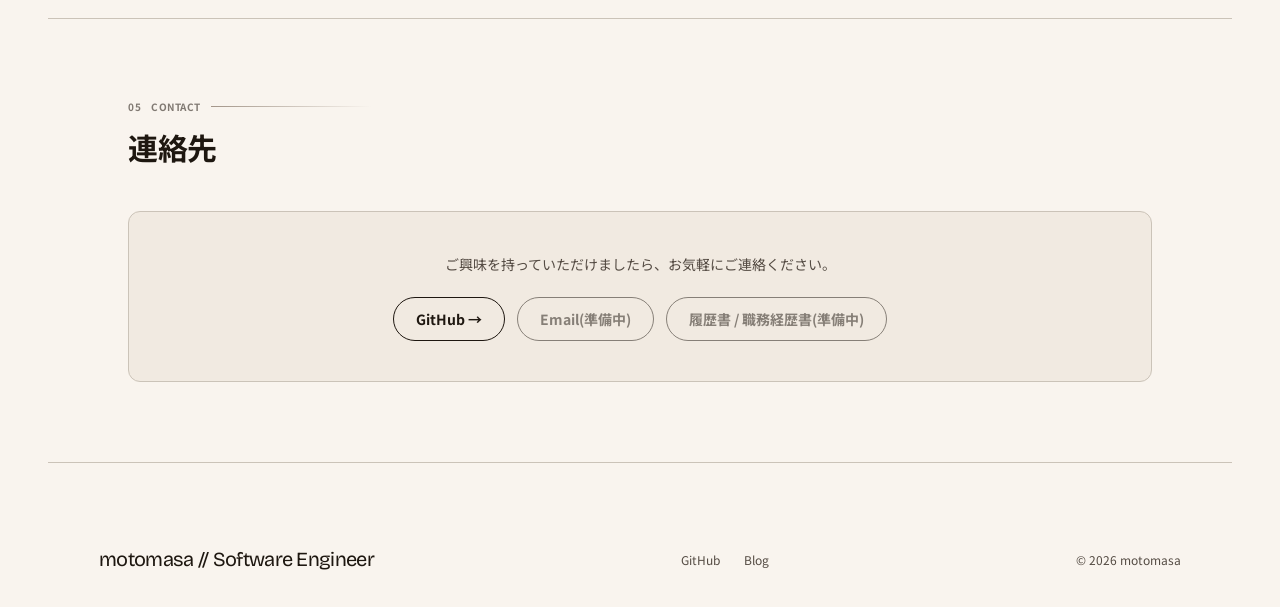
==== commit dca7a51b: "style: unify subpages with dandori visual system" ====
--- a/career/index.html
+++ b/career/index.html
@@ -4,7 +4,7 @@
 <meta charset="utf-8">
 <meta name="viewport" content="width=device-width, initial-scale=1.0">
 <meta name="description" content="本多 基真 (motomasa) のエンジニアポートフォリオ。複数LLMをオーケストレートする自律エージェント基盤 KRS-OS の設計・実装、Kaggleデータ分析自動化、ROCm/GPU運用など。">
-<meta name="theme-color" content="#050810">
+<meta name="theme-color" content="#faf6ed">
 <meta name="author" content="motomasa-honda">
 
 <link rel="canonical" href="https://personal-site-eight-delta.vercel.app/career/">
@@ -61,8 +61,7 @@
 .chero-avatar{width:56px;height:56px;border-radius:10px;flex-shrink:0}
 .chero-name{font-family:var(--mono);font-size:clamp(34px,5vw,58px);font-weight:700;color:var(--text-bright);
   line-height:1.1;letter-spacing:-1.5px;margin-bottom:14px}
-.chero-name .g{background:linear-gradient(120deg,var(--green) 0%,var(--cyan) 55%,var(--blue) 100%);
-  -webkit-background-clip:text;-webkit-text-fill-color:transparent;background-clip:text}
+.chero-name .g{color:var(--color-accent);-webkit-text-fill-color:currentColor}
 .chero-desc{font-size:15.5px;color:var(--text2);max-width:620px;line-height:1.85;margin-bottom:28px}
 .chero-cta{display:flex;gap:12px;flex-wrap:wrap}
 
@@ -85,16 +84,16 @@
 .skill-grid{display:flex;flex-wrap:wrap;gap:8px}
 .skill{font-family:var(--mono);font-size:11.5px;padding:6px 13px;border:1px solid var(--border);
   border-radius:var(--radius-sm);color:var(--text2)}
-.skill.primary{border-color:rgba(0,230,118,.3);color:var(--green);background:rgba(0,230,118,.06)}
+.skill.primary{border-color:var(--color-rule-strong);color:var(--color-accent-strong);background:var(--color-paper-soft)}
 
 /* ── PROJECTS ─────────────────────────────── */
 .proj-grid{display:grid;grid-template-columns:repeat(2,1fr);gap:18px}
 .proj-card{background:var(--bg1);border:1px solid var(--border);border-radius:var(--radius-lg);
   padding:26px 24px;display:flex;flex-direction:column;gap:12px;position:relative;overflow:hidden}
 .proj-card::before{content:'';position:absolute;top:0;left:0;right:0;height:2px;
-  background:var(--card-acc,linear-gradient(90deg,var(--blue),var(--purple)))}
+  background:var(--card-acc,var(--color-accent))}
 .proj-status{font-family:var(--mono);font-size:8px;padding:3px 9px;border-radius:20px;letter-spacing:1px;
-  color:var(--green);background:rgba(0,230,118,.08);border:1px solid rgba(0,230,118,.22);
+  color:var(--color-accent-strong);background:var(--color-paper-soft);border:1px solid var(--color-rule-strong);
   align-self:flex-start}
 .proj-title{font-size:16px;font-weight:600;color:var(--text-bright)}
 .proj-desc{font-size:13px;color:var(--text2);line-height:1.75;flex:1}
@@ -149,15 +148,8 @@
   <section class="chero" id="hero">
     <div class="chero-eyebrow">
       <svg class="chero-avatar" viewBox="0 0 64 64" xmlns="http://www.w3.org/2000/svg" aria-hidden="true">
-        <defs>
-          <linearGradient id="cAvatarGrad" x1="0" y1="0" x2="1" y2="1">
-            <stop offset="0%" stop-color="#00e676"/>
-            <stop offset="50%" stop-color="#00bcd4"/>
-            <stop offset="100%" stop-color="#4a9eff"/>
-          </linearGradient>
-        </defs>
-        <rect x="1" y="1" width="62" height="62" rx="8" fill="#080c18" stroke="url(#cAvatarGrad)" stroke-width="1.5"/>
-        <text x="32" y="40" text-anchor="middle" font-family="Space Mono, monospace" font-size="22" font-weight="700" fill="url(#cAvatarGrad)">本</text>
+        <rect x="1" y="1" width="62" height="62" rx="8" fill="var(--color-paper-raised)" stroke="var(--color-accent)" stroke-width="1.5"/>
+        <text x="32" y="40" text-anchor="middle" font-family="var(--font-body)" font-size="22" font-weight="700" fill="var(--color-accent)">本</text>
       </svg>
       Software Engineer / Portfolio
     </div>
@@ -272,7 +264,7 @@
       <h2 class="sec-title">プロジェクト</h2>
     </div>
     <div class="proj-grid">
-      <div class="proj-card" style="--card-acc:linear-gradient(90deg,var(--blue),var(--purple))">
+      <div class="proj-card" style="--card-acc:var(--color-accent)">
         <span class="proj-status">● LIVE</span>
         <div class="proj-title">KRS-OS</div>
         <div class="proj-desc">
@@ -291,7 +283,7 @@
         </div>
       </div>
 
-      <div class="proj-card" style="--card-acc:linear-gradient(90deg,var(--green),var(--cyan))">
+      <div class="proj-card" style="--card-acc:var(--color-accent)">
         <span class="proj-status">● LIVE</span>
         <div class="proj-title">KaggleAgent</div>
         <div class="proj-desc">
@@ -309,7 +301,7 @@
         </div>
       </div>
 
-      <div class="proj-card" style="--card-acc:linear-gradient(90deg,var(--amber),var(--blue))">
+      <div class="proj-card" style="--card-acc:var(--color-accent)">
         <span class="proj-status">● LIVE</span>
         <div class="proj-title">運用コマンドセンター</div>
         <div class="proj-desc">
@@ -326,7 +318,7 @@
         </div>
       </div>
 
-      <div class="proj-card" style="--card-acc:linear-gradient(90deg,var(--cyan),var(--green))">
+      <div class="proj-card" style="--card-acc:var(--color-accent)">
         <span class="proj-status">● LIVE</span>
         <div class="proj-title">Mac + Linux GPU デュアルノード運用</div>
         <div class="proj-desc">
--- a/css/site.css
+++ b/css/site.css
@@ -1,3 +1,9 @@
+/* Hallmark · genre: modern-minimal · macrostructure: Ecosystem Index · theme: Coral · tone: editorial-utilitarian · anchor hue: warm coral · enrichment: none · nav: N5-inspired shared bar · footer: Ft5-inspired statement
+ * audience: だんどりの導入相談者・技術記事の読者 · use: プロダクト・記事・相談へ迷わず進む
+ * Hallmark · pre-emit critique: P5 H4 E5 S5 R5 V4 · contrast: pass (40–41) · responsive: pass (34, 49) */
+@import url("https://fonts.googleapis.com/css2?family=Bricolage+Grotesque:opsz,wdth,wght@12..96,75..100,400..800&family=Noto+Sans+JP:wght@400;500;700&display=swap");
+@import url("/tokens.css");
+
 /* ============================================================
    RM-Engineering — Design System (Site-wide SSOT)
    ============================================================
@@ -28,7 +34,12 @@
   --text2:       #93add0;
   --text3:       #7891b8;
 
-  /* Accent palette (5 colors) */
+  /* Accent palette.
+     役割を明確に分ける（多色使いは "AIっぽさ" の主因なので用途を固定する）:
+     - blue  = 主アクセント（リンク・CTA・強調）
+     - green = 副アクセント（稼働中/ライブ等の状態、ターミナルのプロンプト）
+     - amber / red = 状態色専用（警告・エラー）。装飾には使わない
+     - cyan / purple = シンタックスハイライトとタグの識別のみ。装飾グラデ禁止 */
   --green:   #00e676;
   --blue:    #4a9eff;
   --cyan:    #00bcd4;
@@ -36,6 +47,11 @@
   --amber:   #ffc107;
   --red:     #ff5252;
 
+  /* blue の状態バリエーション + アクセント上のテキスト色 */
+  --blue-bright: #6ab8ff;
+  --blue-deep:   #2b7fe0;
+  --on-accent:   #041022;
+
   /* Typography */
   --mono: 'Space Mono', 'SFMono-Regular', Menlo, Consolas, monospace;
   --sans: 'Inter', -apple-system, BlinkMacSystemFont, 'Segoe UI', sans-serif;
@@ -49,13 +65,18 @@
 
 /* ── RESET ────────────────────────────────── */
 *, *::before, *::after { box-sizing: border-box; margin: 0; padding: 0; }
-html { scroll-behavior: smooth; }
+/* overflow-x は hidden ではなく clip。hidden は子孫の position: sticky /
+   fixed を壊すが、clip は壊さない。html と body の両方に必要。 */
+html { scroll-behavior: smooth; overflow-x: clip; }
+html,
+body { overflow-x: clip; }
+
 body {
   background: var(--bg);
   color: var(--text);
   font-family: var(--sans);
   line-height: 1.6;
-  overflow-x: hidden;
+  overflow-x: clip;
   -webkit-font-smoothing: antialiased;
   -moz-osx-font-smoothing: grayscale;
   min-height: 100vh;
@@ -126,10 +147,12 @@
 
 /* CTA button inside nav must win over .nav-links a's color rule (was invisible:
    --text3 text on a --blue button background, since ".nav-links a.active" and
-   ".btn-primary" tied in specificity and source order picked the wrong one). */
+   ".btn-primary" tied in specificity and source order picked the wrong one).
+   白文字は --blue に対して 2.75:1 しかなくWCAG AA(4.5:1)を満たさなかったため、
+   --on-accent（濃紺インク, 6.9:1）に変更。 */
 nav .nav-links a.btn-primary,
 nav .nav-links a.btn-primary:hover,
-nav .nav-links a.btn-primary.active { color: #fff; }
+nav .nav-links a.btn-primary.active { color: var(--on-accent); }
 
 .nav-pill {
   display: inline-flex; align-items: center; gap: 5px;
@@ -190,12 +213,9 @@
   line-height: 1;
   margin-bottom: 16px;
 }
-.page-title .g {
-  background: linear-gradient(120deg, var(--blue), var(--cyan) 50%, var(--purple));
-  -webkit-background-clip: text;
-  -webkit-text-fill-color: transparent;
-  background-clip: text;
-}
+/* 強調は単色アクセントで出す。グラデーション文字は可読性を落とすうえ、
+   青→シアン→紫は最も典型的な "AI生成" の指紋なので使わない。 */
+.page-title .g { color: var(--blue); }
 .page-desc {
   font-size: 15px;
   color: var(--text2);
@@ -332,32 +352,39 @@
   padding: 10px 22px;
   border-radius: var(--radius-sm);
   letter-spacing: 1.5px;
-  transition: all .12s;
+  /* transition: all は禁止（意図しないプロパティまで拾う）。対象を明示する。 */
+  transition: background-color .12s, border-color .12s, color .12s;
   display: inline-flex; align-items: center; gap: 8px;
   border: 1px solid;
-}
+  white-space: nowrap; /* CTAラベルは絶対に2行に折り返さない */
+}
+/* フォーカスリングは即時表示（トランジションさせない） */
 .btn:focus-visible {
   outline: 2px solid var(--blue);
   outline-offset: 2px;
+  transition: none;
+}
+.btn:disabled,
+.btn[aria-disabled="true"] {
+  opacity: .55;
+  cursor: not-allowed;
+  box-shadow: none;
 }
 .btn-primary {
   background: var(--blue);
-  color: #fff;
+  color: var(--on-accent);
   border-color: var(--blue);
 }
-.btn-primary:hover {
-  background: #6ab8ff;
-  box-shadow: 0 0 24px rgba(74, 158, 255, .35);
-}
+/* hover効果は1つだけ（色の変化のみ）。グローを重ねると装飾過多になる。 */
+.btn-primary:hover:not(:disabled) { background: var(--blue-bright); border-color: var(--blue-bright); }
+.btn-primary:active:not(:disabled) { background: var(--blue-deep); border-color: var(--blue-deep); }
 .btn-ghost {
   background: transparent;
   color: var(--text2);
   border-color: var(--border2);
 }
-.btn-ghost:hover {
-  border-color: var(--blue);
-  color: var(--text);
-}
+.btn-ghost:hover:not(:disabled) { border-color: var(--blue); color: var(--text); }
+.btn-ghost:active:not(:disabled) { border-color: var(--blue-deep); color: var(--text-bright); }
 
 /* ── FOOTER ───────────────────────────────── */
 footer {
@@ -479,9 +506,30 @@
   .proof-preview { grid-template-columns: 1fr; }
 }
 @media (max-width: 768px) {
-  .nav { padding: 0 20px; }
+  /* セレクタは `.nav` ではなく要素 `nav`（class="nav" は存在しないため旧ルールは死んでいた） */
+  nav { padding: 0 20px; }
   .nav-pill { display: none; }
-  .nav-links { gap: 18px; }
+
+  /* モバイルはドロワーに畳む。
+     従来は gap と font-size を縮めるだけで畳んでおらず、狭い画面ではリンクが
+     はみ出して overflow-x: clip に切り取られ、操作不能になっていた。 */
+  .nav-toggle { display: inline-block; margin-left: auto; }
+  .nav-links {
+    display: none;
+    position: absolute;
+    top: 48px; left: 0; right: 0;
+    flex-direction: column;
+    align-items: stretch;
+    gap: 0;
+    padding: 4px 20px 14px;
+    background: var(--bg1);
+    border-bottom: 1px solid var(--border);
+  }
+  .nav-links.open { display: flex; }
+  .nav-links li { border-top: 1px solid var(--border); }
+  .nav-links a { display: block; font-size: 12px; padding: 12px 0; letter-spacing: 1px; }
+  .nav-links a.btn-primary { text-align: center; margin-top: 10px; padding: 12px 22px; }
+
   .section { padding: 48px 20px; }
   .journey { padding: 0 20px; }
   .site-footer {
@@ -490,9 +538,6 @@
     text-align: center;
   }
   .page-hero { padding: 100px 20px 40px; }
-}
-@media (max-width: 480px) {
-  .nav-links a { font-size: 9px; }
 }
 
 /* ── A11Y ────────────────────────────────── */
@@ -535,3 +580,135 @@
   white-space: nowrap;
   border: 0;
 }
+
+/* ── LIGHT PERSONAL-SITE OVERRIDES ───────────────────────────
+   The older pages keep their existing markup and page-specific CSS. These
+   aliases deliberately remap that vocabulary to the shared personal-site
+   system used by the current homepage. */
+:root {
+  --bg: var(--color-paper);
+  --bg1: var(--color-paper-raised);
+  --bg2: var(--color-paper-soft);
+  --bg3: var(--color-paper-soft);
+  --border: var(--color-rule);
+  --border2: var(--color-rule-strong);
+  --text-bright: var(--color-ink);
+  --text: var(--color-ink);
+  --text2: var(--color-ink-muted);
+  --text3: var(--color-ink-faint);
+  --green: var(--color-success);
+  --blue: var(--color-accent);
+  --cyan: var(--color-accent-strong);
+  --purple: var(--color-accent-strong);
+  --amber: var(--color-accent-strong);
+  --red: var(--color-accent-strong);
+  --blue-bright: var(--color-accent-strong);
+  --blue-deep: var(--color-ink);
+  --on-accent: var(--color-on-ink);
+  --sans: var(--font-body);
+  --mono: var(--font-body);
+  --radius-sm: var(--radius-md);
+  --radius: var(--radius-md);
+  --radius-lg: var(--radius-md);
+  --max-w: var(--page-width);
+}
+
+body {
+  background: var(--color-paper);
+  color: var(--color-ink);
+  font-family: var(--font-body);
+}
+
+body::before,
+body::after { display: none; }
+
+nav {
+  top: var(--space-md);
+  left: 50%;
+  right: auto;
+  width: max-content;
+  max-width: calc(100% - var(--space-xl));
+  min-height: var(--control-height);
+  height: auto;
+  padding: var(--space-xs) var(--space-xs) var(--space-xs) var(--space-lg);
+  border: var(--rule-hair) solid var(--color-rule);
+  border-radius: var(--radius-pill);
+  background: color-mix(in oklch, var(--color-paper) 92%, transparent);
+  box-shadow: var(--shadow-nav);
+  transform: translateX(-50%);
+}
+
+.nav-logo {
+  color: var(--color-ink);
+  font-family: var(--font-display);
+  font-size: var(--text-md);
+  letter-spacing: -0.04em;
+  margin-right: var(--space-md);
+}
+
+.nav-logo em { color: var(--color-accent); }
+.nav-links { gap: var(--space-md); }
+.nav-links a { color: var(--color-ink-muted); font-family: var(--font-body); font-size: var(--text-sm); font-weight: 700; letter-spacing: 0; }
+.nav-links a:hover,
+.nav-links a:focus-visible,
+.nav-links a.active { color: var(--color-accent-strong); }
+nav .nav-links a.btn-primary,
+nav .nav-links a.btn-primary:hover,
+nav .nav-links a.btn-primary.active { color: var(--color-on-ink); }
+
+.page-hero { padding-top: clamp(8rem, 14vw, 11rem); }
+.page-eyebrow,
+.sec-eyebrow,
+.sec-label { color: var(--color-ink-faint); font-family: var(--font-body); font-weight: 700; letter-spacing: 0.05em; }
+.page-title,
+.sec-title { color: var(--color-ink); font-family: var(--font-display); font-weight: 700; overflow-wrap: anywhere; min-width: 0; }
+.page-title .g { color: var(--color-accent); }
+
+.btn {
+  min-height: var(--control-height);
+  border-radius: var(--radius-pill);
+  font-family: var(--font-body);
+  font-size: var(--text-sm);
+  font-weight: 700;
+  letter-spacing: 0;
+}
+
+.btn-primary { background: var(--color-ink); border-color: var(--color-ink); color: var(--color-on-ink); }
+.btn-primary:hover:not(:disabled) { background: var(--color-accent-strong); border-color: var(--color-accent-strong); }
+.btn-primary:active:not(:disabled) { background: var(--color-ink); border-color: var(--color-ink); }
+.btn-ghost { border-color: var(--color-ink); color: var(--color-ink); }
+.btn-ghost:hover:not(:disabled) { border-color: var(--color-accent-strong); color: var(--color-accent-strong); }
+.btn:focus-visible,
+.nav-links a:focus-visible,
+.nav-toggle:focus-visible { outline: 3px solid var(--color-focus); outline-offset: 3px; }
+
+.section,
+.page-hero,
+.journey { z-index: 1; }
+
+footer {
+  max-width: var(--page-width);
+  margin: 0 auto;
+  padding: var(--space-3xl) var(--page-gutter) var(--space-xl);
+  border-top: var(--rule-hair) solid var(--color-rule);
+}
+
+.foot-logo { color: var(--color-ink); font-family: var(--font-display); font-size: var(--text-md); letter-spacing: -0.035em; }
+.foot-links a,
+.foot-copy { color: var(--color-ink-muted); font-family: var(--font-body); font-size: var(--text-xs); letter-spacing: 0; }
+.foot-links a:hover,
+.foot-links a:focus-visible { color: var(--color-accent-strong); }
+
+.term-card { box-shadow: none; }
+.term-bar { background: var(--color-paper-soft); }
+.tag { font-family: var(--font-body); font-weight: 700; letter-spacing: 0; }
+
+@media (max-width: 48rem) {
+  nav { left: var(--space-md); right: var(--space-md); width: auto; max-width: none; transform: none; }
+  .nav-toggle { min-width: var(--control-height); min-height: var(--control-height); }
+  .nav-links { top: calc(100% + var(--space-xs)); left: 0; right: 0; padding: var(--space-sm); border: var(--rule-hair) solid var(--color-rule); border-radius: var(--radius-md); background: var(--color-paper); box-shadow: var(--shadow-nav); }
+  .nav-links li { border-top: 0; }
+  .nav-links a { min-height: var(--control-height); display: flex; align-items: center; }
+  .nav-links a.btn-primary { margin-top: 0; padding: var(--space-sm) var(--space-lg); }
+  footer { padding-inline: var(--page-gutter); }
+}
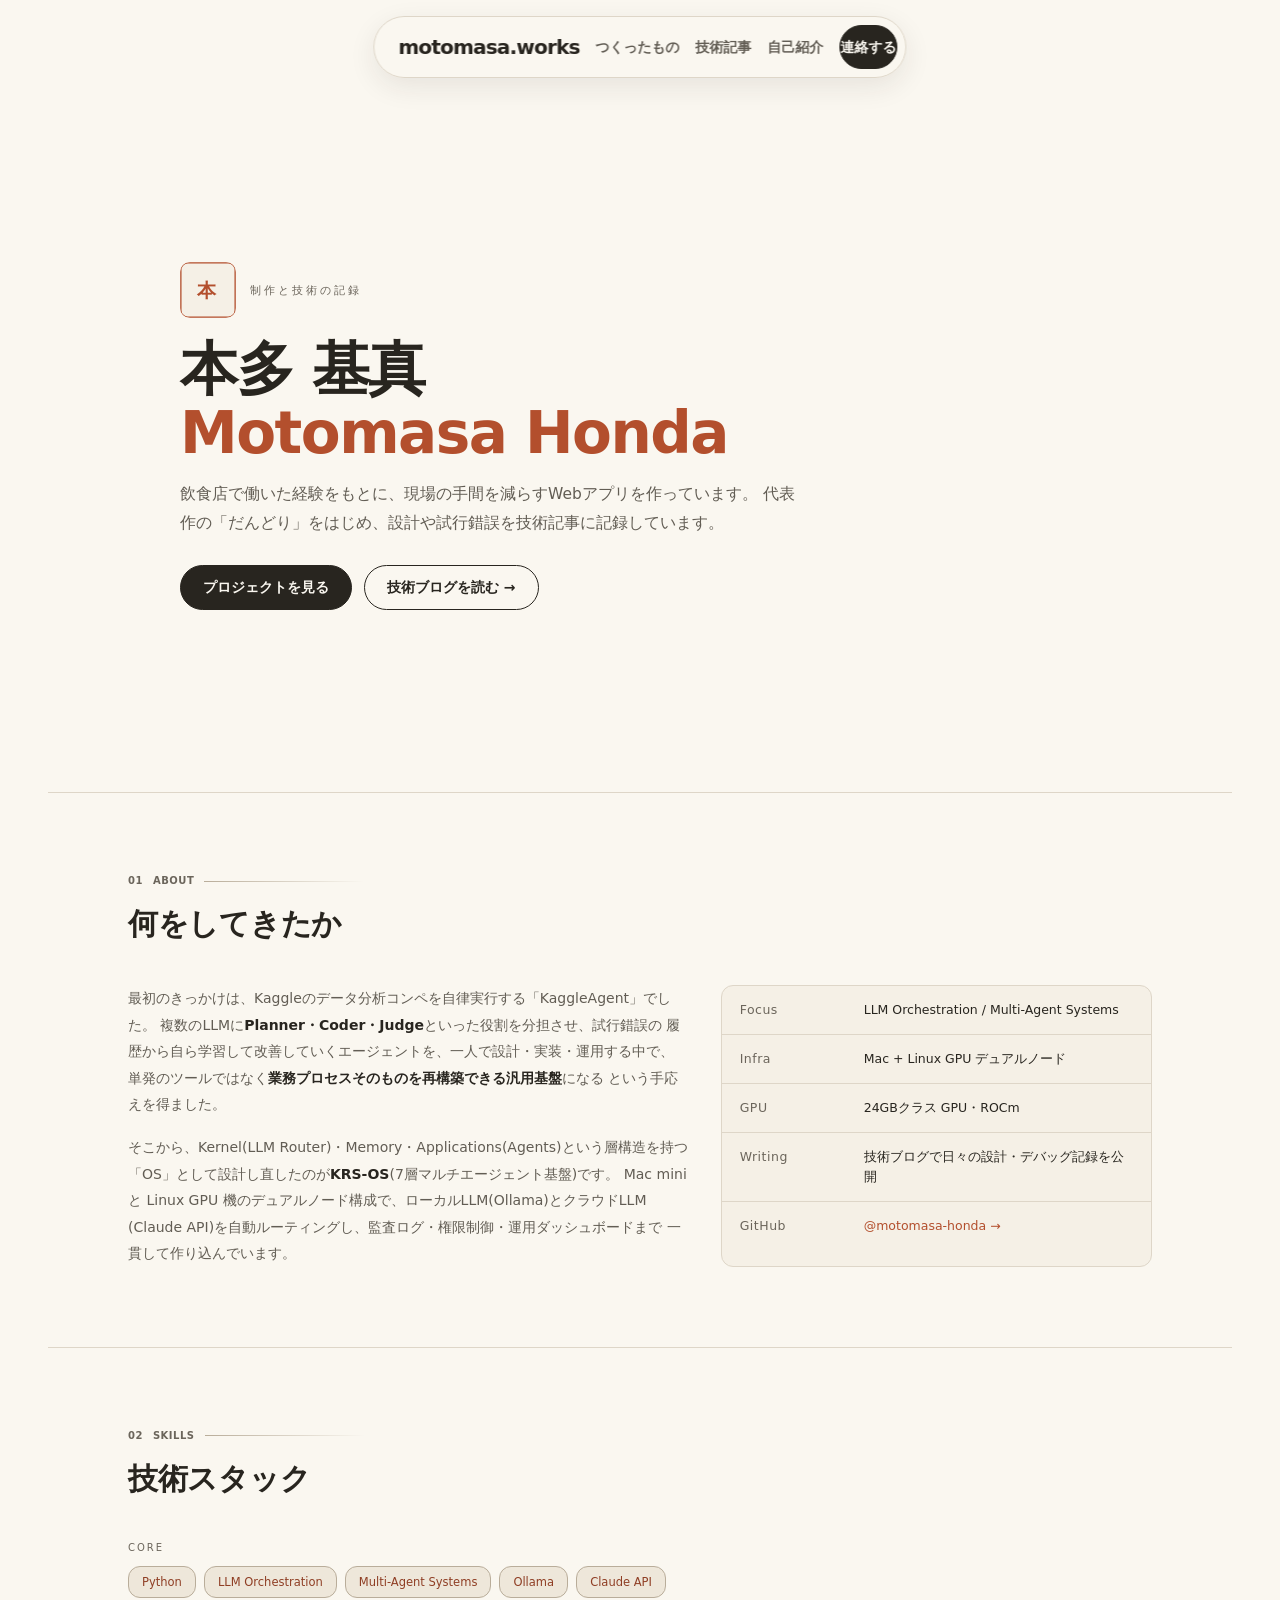
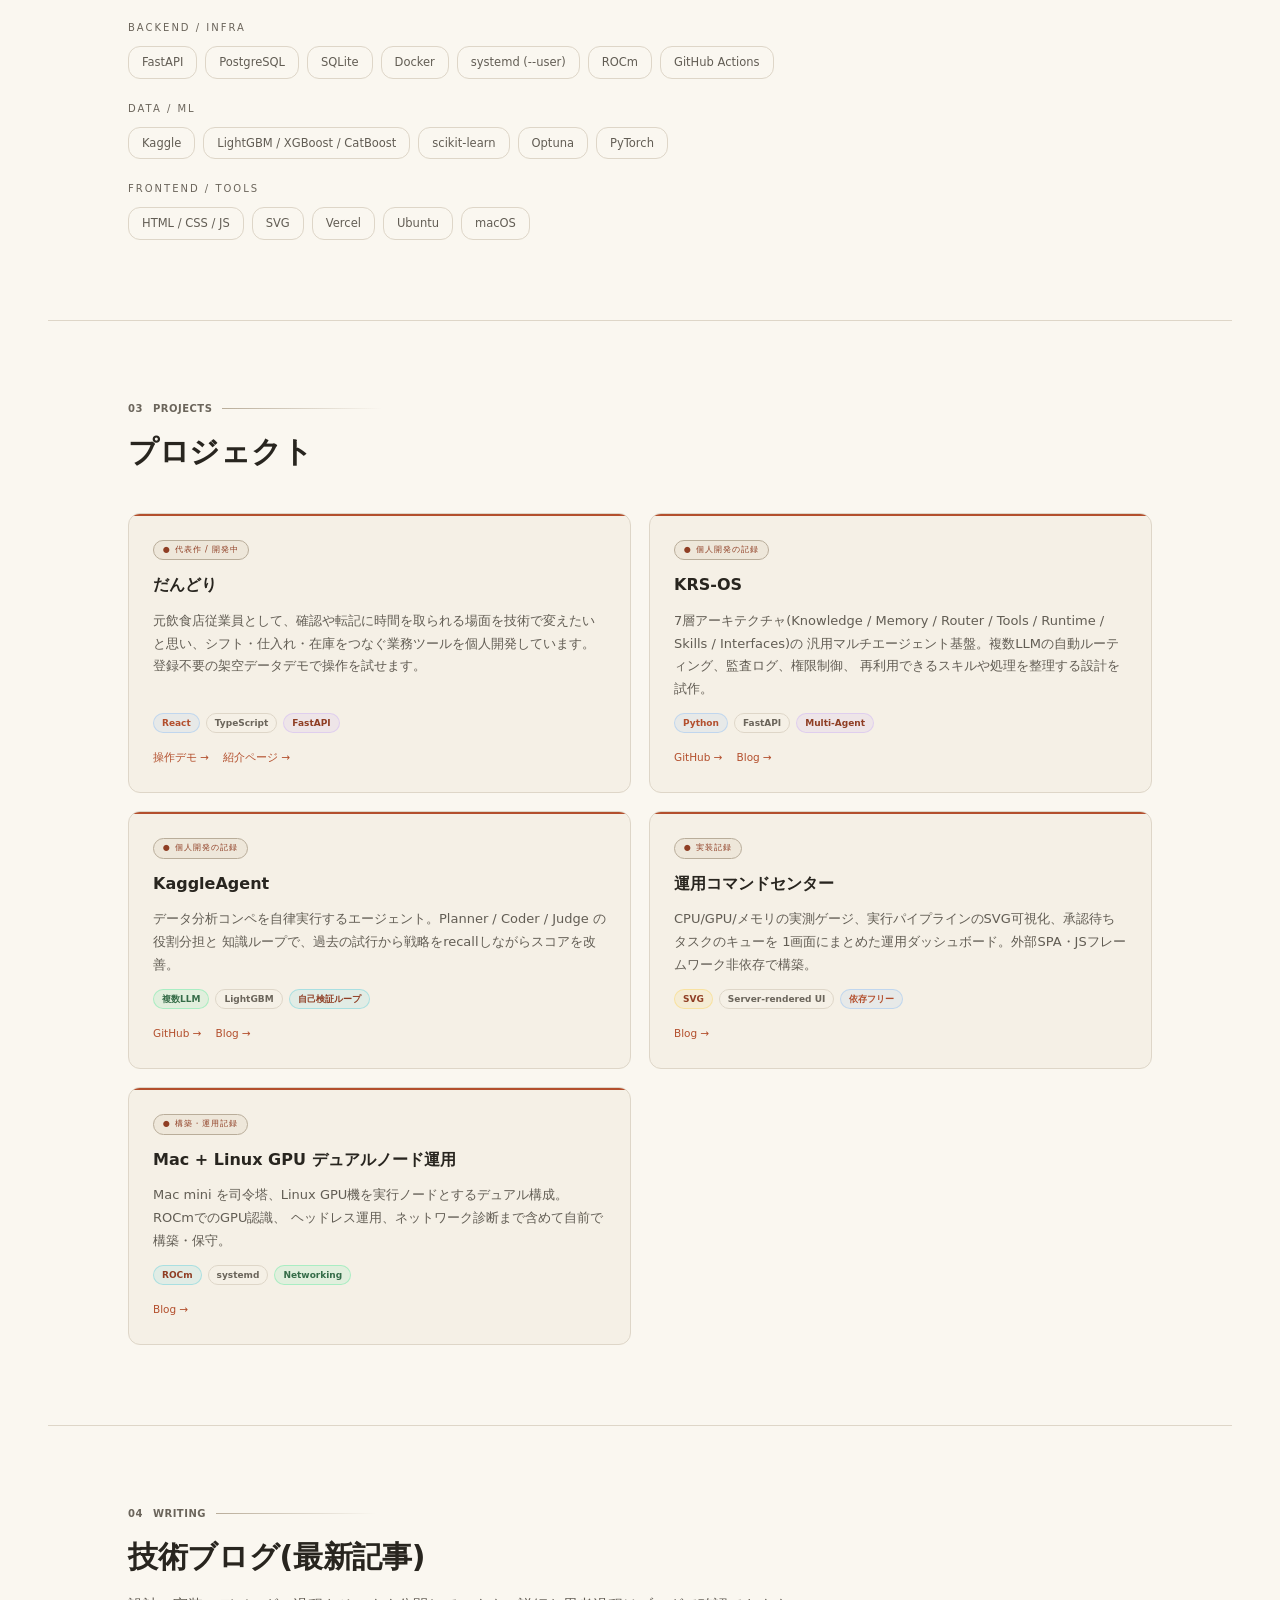
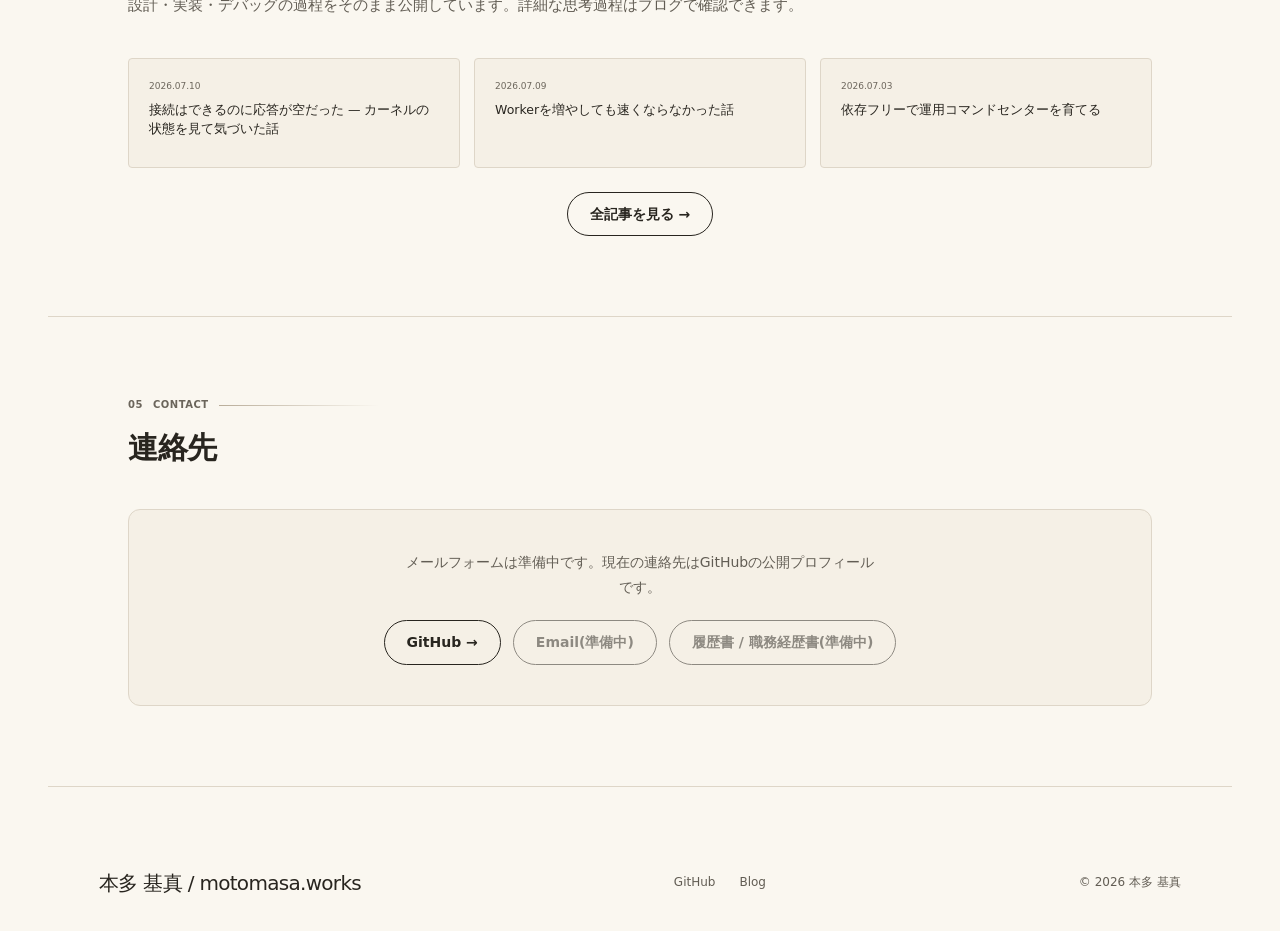
==== commit c5ec0b94: "feat: center personal site on projects and writing" ====
--- a/career/index.html
+++ b/career/index.html
@@ -3,21 +3,21 @@
 <head>
 <meta charset="utf-8">
 <meta name="viewport" content="width=device-width, initial-scale=1.0">
-<meta name="description" content="本多 基真 (motomasa) のエンジニアポートフォリオ。複数LLMをオーケストレートする自律エージェント基盤 KRS-OS の設計・実装、Kaggleデータ分析自動化、ROCm/GPU運用など。">
+<meta name="description" content="本多 基真 (Motomasa Honda) の制作記録。飲食店で働いた経験をもとに業務アプリを作り、技術記事で設計や試行錯誤を記録しています。">
 <meta name="theme-color" content="#faf6ed">
 <meta name="author" content="motomasa-honda">
 
 <link rel="canonical" href="https://personal-site-eight-delta.vercel.app/career/">
 
 <meta property="og:type" content="profile">
-<meta property="og:site_name" content="motomasa — Engineer Portfolio">
-<meta property="og:title" content="motomasa — Software Engineer Portfolio">
-<meta property="og:description" content="複数LLMをオーケストレートする自律エージェント基盤を、一人で設計・実装・運用するソフトウェアエンジニアです。">
+<meta property="og:site_name" content="Motomasa Honda — 個人サイト">
+<meta property="og:title" content="本多 基真 — 制作と技術の記録">
+<meta property="og:description" content="飲食店で働いた経験をもとに業務アプリを作り、技術記事で設計や試行錯誤を記録しています。">
 <meta property="og:url" content="https://personal-site-eight-delta.vercel.app/career/">
 <meta property="og:locale" content="ja_JP">
 
 <meta name="twitter:card" content="summary_large_image">
-<meta name="twitter:title" content="motomasa — Software Engineer Portfolio">
+<meta name="twitter:title" content="本多 基真 — 制作と技術の記録">
 
 <script type="application/ld+json">
 {
@@ -35,21 +35,17 @@
     {
       "@type": "WebSite",
       "url": "https://personal-site-eight-delta.vercel.app/career/",
-      "name": "motomasa — Engineer Portfolio",
+      "name": "Motomasa Honda — 個人サイト",
       "inLanguage": "ja"
     }
   ]
 }
 </script>
 
-<title>motomasa — Software Engineer Portfolio</title>
-<link rel="preconnect" href="https://fonts.googleapis.com">
-<link rel="preconnect" href="https://fonts.gstatic.com" crossorigin>
-<link href="https://fonts.googleapis.com/css2?family=Space+Mono:wght@400;700&family=Inter:wght@300;400;500;600&family=Noto+Sans+JP:wght@400;500;700&display=swap" rel="stylesheet">
+<title>本多 基真 — 制作と技術の記録</title>
 <link rel="stylesheet" href="/css/site.css">
 
 <style>
-:root{ --sans: 'Inter', 'Noto Sans JP', sans-serif; }
 
 /* ── HERO ─────────────────────────────────── */
 .chero{
@@ -146,19 +142,17 @@
 
   <!-- HERO -->
   <section class="chero" id="hero">
-    <div class="chero-eyebrow">
+  <div class="chero-eyebrow">
       <svg class="chero-avatar" viewBox="0 0 64 64" xmlns="http://www.w3.org/2000/svg" aria-hidden="true">
         <rect x="1" y="1" width="62" height="62" rx="8" fill="var(--color-paper-raised)" stroke="var(--color-accent)" stroke-width="1.5"/>
         <text x="32" y="40" text-anchor="middle" font-family="var(--font-body)" font-size="22" font-weight="700" fill="var(--color-accent)">本</text>
       </svg>
-      Software Engineer / Portfolio
-    </div>
-    <div class="chero-name">本多 基真<br><span class="g">motomasa</span></div>
+      制作と技術の記録
+    </div>
+    <h1 class="chero-name">本多 基真<br><span class="g">Motomasa Honda</span></h1>
     <p class="chero-desc">
-      複数のLLMをオーケストレートする自律マルチエージェント基盤を、要件定義から実装・運用まで
-      一人で作り続けているソフトウェアエンジニアです。Kaggleのデータ分析自動化から出発し、
-      7層アーキテクチャの汎用エージェント基盤「KRS-OS」、GPU/ROCm運用、依存フリーの運用
-      ダッシュボードまで、実際に動かしながら設計してきました。
+      飲食店で働いた経験をもとに、現場の手間を減らすWebアプリを作っています。
+      代表作の「だんどり」をはじめ、設計や試行錯誤を技術記事に記録しています。
     </p>
     <div class="chero-cta">
       <a class="btn btn-primary" href="#projects">プロジェクトを見る</a>
@@ -265,12 +259,29 @@
     </div>
     <div class="proj-grid">
       <div class="proj-card" style="--card-acc:var(--color-accent)">
-        <span class="proj-status">● LIVE</span>
+        <span class="proj-status">● 代表作 / 開発中</span>
+        <div class="proj-title">だんどり</div>
+        <div class="proj-desc">
+          元飲食店従業員として、確認や転記に時間を取られる場面を技術で変えたいと思い、シフト・仕入れ・在庫をつなぐ業務ツールを個人開発しています。登録不要の架空データデモで操作を試せます。
+        </div>
+        <div class="proj-stack">
+          <span class="tag tag-blue">React</span>
+          <span class="tag">TypeScript</span>
+          <span class="tag tag-purple">FastAPI</span>
+        </div>
+        <div class="proj-links">
+          <a href="https://dandori-lp.vercel.app/demo/#/dashboard" target="_blank" rel="noopener">操作デモ →</a>
+          <a href="https://dandori-lp.vercel.app/" target="_blank" rel="noopener">紹介ページ →</a>
+        </div>
+      </div>
+
+      <div class="proj-card" style="--card-acc:var(--color-accent)">
+        <span class="proj-status">● 個人開発の記録</span>
         <div class="proj-title">KRS-OS</div>
         <div class="proj-desc">
           7層アーキテクチャ(Knowledge / Memory / Router / Tools / Runtime / Skills / Interfaces)の
           汎用マルチエージェント基盤。複数LLMの自動ルーティング、監査ログ、権限制御、
-          207+件の再利用可能なスキルライブラリを実装。
+          再利用できるスキルや処理を整理する設計を試作。
         </div>
         <div class="proj-stack">
           <span class="tag tag-blue">Python</span>
@@ -284,7 +295,7 @@
       </div>
 
       <div class="proj-card" style="--card-acc:var(--color-accent)">
-        <span class="proj-status">● LIVE</span>
+        <span class="proj-status">● 個人開発の記録</span>
         <div class="proj-title">KaggleAgent</div>
         <div class="proj-desc">
           データ分析コンペを自律実行するエージェント。Planner / Coder / Judge の役割分担と
@@ -302,7 +313,7 @@
       </div>
 
       <div class="proj-card" style="--card-acc:var(--color-accent)">
-        <span class="proj-status">● LIVE</span>
+        <span class="proj-status">● 実装記録</span>
         <div class="proj-title">運用コマンドセンター</div>
         <div class="proj-desc">
           CPU/GPU/メモリの実測ゲージ、実行パイプラインのSVG可視化、承認待ちタスクのキューを
@@ -319,7 +330,7 @@
       </div>
 
       <div class="proj-card" style="--card-acc:var(--color-accent)">
-        <span class="proj-status">● LIVE</span>
+        <span class="proj-status">● 構築・運用記録</span>
         <div class="proj-title">Mac + Linux GPU デュアルノード運用</div>
         <div class="proj-desc">
           Mac mini を司令塔、Linux GPU機を実行ノードとするデュアル構成。ROCmでのGPU認識、
@@ -375,7 +386,7 @@
     </div>
     <div class="contact-box">
       <p style="font-size:14px;color:var(--text2);max-width:480px;margin:0 auto;line-height:1.8">
-        ご興味を持っていただけましたら、お気軽にご連絡ください。
+        メールフォームは準備中です。現在の連絡先はGitHubの公開プロフィールです。
       </p>
       <div class="contact-links">
         <a class="btn btn-ghost" href="https://github.com/motomasa-honda" target="_blank" rel="noopener">GitHub →</a>
--- a/css/site.css
+++ b/css/site.css
@@ -1,67 +1,9 @@
-/* Hallmark · genre: modern-minimal · macrostructure: Ecosystem Index · theme: Coral · tone: editorial-utilitarian · anchor hue: warm coral · enrichment: none · nav: N5-inspired shared bar · footer: Ft5-inspired statement
- * audience: だんどりの導入相談者・技術記事の読者 · use: プロダクト・記事・相談へ迷わず進む
- * Hallmark · pre-emit critique: P5 H4 E5 S5 R5 V4 · contrast: pass (40–41) · responsive: pass (34, 49) */
-@import url("https://fonts.googleapis.com/css2?family=Bricolage+Grotesque:opsz,wdth,wght@12..96,75..100,400..800&family=Noto+Sans+JP:wght@400;500;700&display=swap");
+/* Hallmark · design-system: shared Warm Paper · macrostructure: page-specific · nav: N5 · footer: Ft5
+ * audience: 本人の活動・制作物・記事を知りたい人 · use: 読む／試す／連絡する · tone: 明るく実直
+ * Hallmark · pre-emit critique: P5 H5 E5 S5 R5 V4 · contrast: rechecked after token sync · responsive: 320–1280px */
 @import url("/tokens.css");
 
-/* ============================================================
-   RM-Engineering — Design System (Site-wide SSOT)
-   ============================================================
-   設計方針:
-   - cyber-terminal テーマを全ページ共通化
-   - 配色: blue (#050810) 基調 + 5 アクセントカラー
-   - フォント: Inter (sans) + Space Mono (mono)
-   - スキャンライン + グリッド bg はサイト全体の前景/背景演出
-   ============================================================ */
-
-/* ── DESIGN TOKENS ────────────────────────── */
-:root {
-  /* Background scale (dark → light) */
-  --bg:      #050810;
-  --bg1:     #080c18;
-  --bg2:     #0c1220;
-  --bg3:     #101828;
-
-  /* Borders (raised for visibility — WCAG non-text contrast ~3:1, was ~1.2:1) */
-  --border:  #33425f;
-  --border2: #4f6690;
-
-  /* Text scale (bright → dim). All three now meet WCAG AA (4.5:1) for normal text
-     against --bg; previously --text3 was 2.29:1 (unreadable, was designed as
-     decorative-only but got reused as real content color across the site). */
-  --text-bright: #dce8ff;
-  --text:        #b8ccec;
-  --text2:       #93add0;
-  --text3:       #7891b8;
-
-  /* Accent palette.
-     役割を明確に分ける（多色使いは "AIっぽさ" の主因なので用途を固定する）:
-     - blue  = 主アクセント（リンク・CTA・強調）
-     - green = 副アクセント（稼働中/ライブ等の状態、ターミナルのプロンプト）
-     - amber / red = 状態色専用（警告・エラー）。装飾には使わない
-     - cyan / purple = シンタックスハイライトとタグの識別のみ。装飾グラデ禁止 */
-  --green:   #00e676;
-  --blue:    #4a9eff;
-  --cyan:    #00bcd4;
-  --purple:  #b388ff;
-  --amber:   #ffc107;
-  --red:     #ff5252;
-
-  /* blue の状態バリエーション + アクセント上のテキスト色 */
-  --blue-bright: #6ab8ff;
-  --blue-deep:   #2b7fe0;
-  --on-accent:   #041022;
-
-  /* Typography */
-  --mono: 'Space Mono', 'SFMono-Regular', Menlo, Consolas, monospace;
-  --sans: 'Inter', -apple-system, BlinkMacSystemFont, 'Segoe UI', sans-serif;
-
-  /* Spacing / radius */
-  --radius-sm: 2px;
-  --radius:    4px;
-  --radius-lg: 6px;
-  --max-w:     1400px;
-}
+/* Legacy selectors below use these aliases. Their values come only from /tokens.css. */
 
 /* ── RESET ────────────────────────────────── */
 *, *::before, *::after { box-sizing: border-box; margin: 0; padding: 0; }
